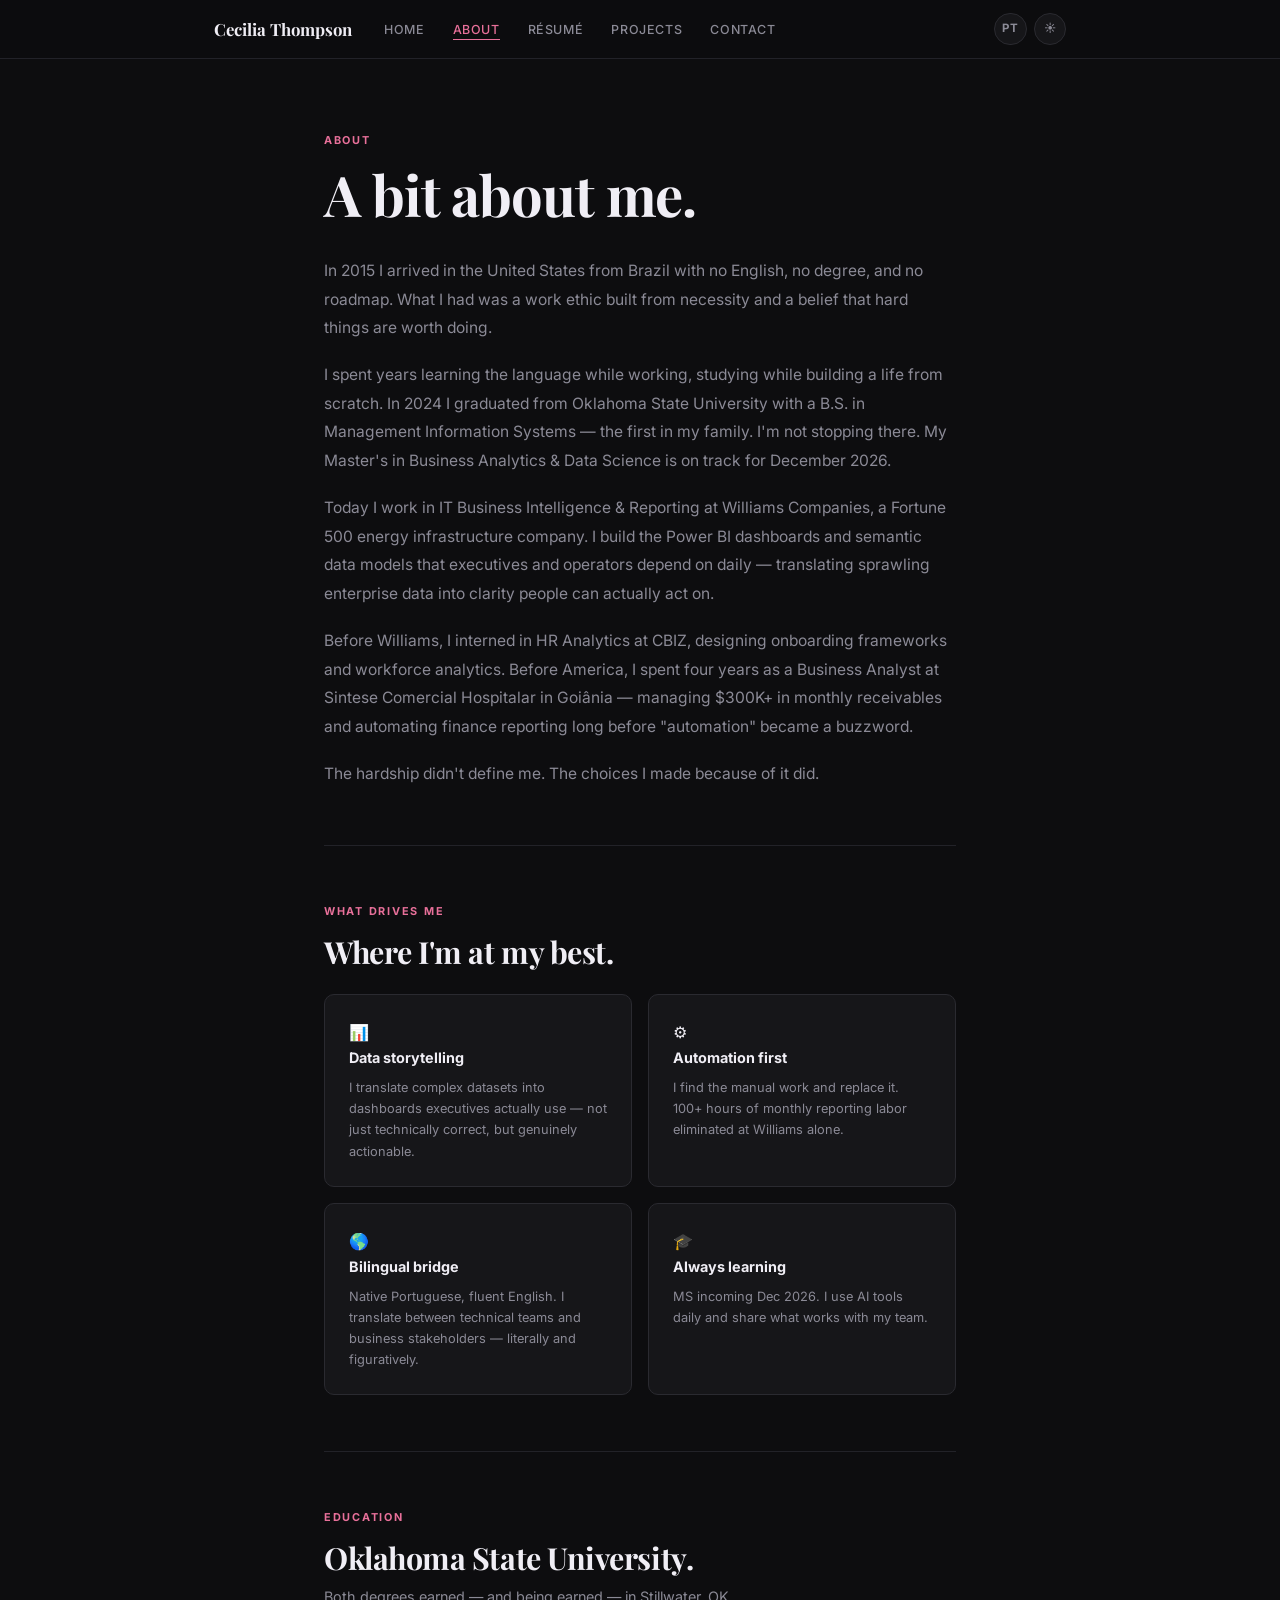
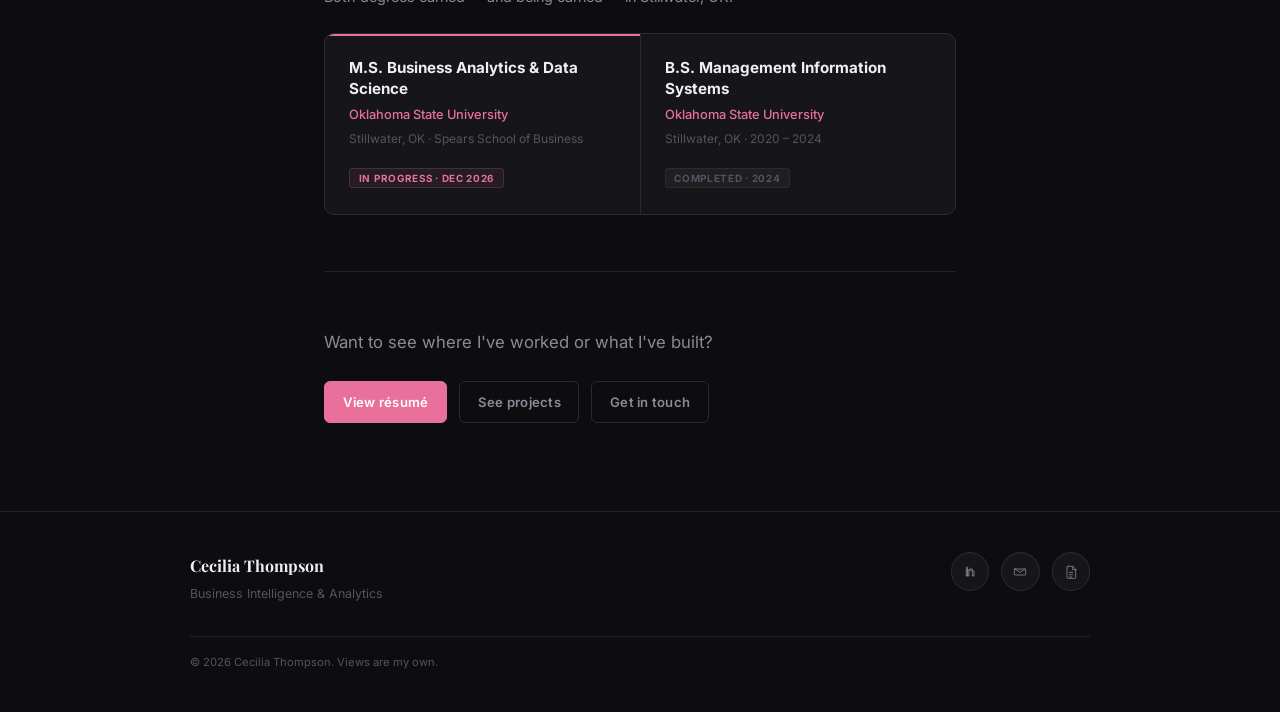
==== about.html @ a761aa94 "Standardize header, footer, language toggle, and theme across all pages Add PT/EN language toggle, S" ====
<!DOCTYPE html>
<html lang="en">
<head>
  <meta charset="UTF-8" />
  <meta name="viewport" content="width=device-width, initial-scale=1.0" />
  <title>About · Cecilia Thompson</title>
  <meta name="description" content="The longer, more personal story — from Brazil to Fortune 500." />
  <link rel="preconnect" href="https://fonts.googleapis.com" />
  <link rel="preconnect" href="https://fonts.gstatic.com" crossorigin />
  <link href="https://fonts.googleapis.com/css2?family=Inter:wght@400;500;600;700&family=Playfair+Display:ital,wght@0,700;1,700&display=swap" rel="stylesheet" />
  <link rel="stylesheet" href="style.css" />
</head>
<body>
<a href="#main" class="skip-link">Skip to content</a>

<nav class="nav" aria-label="Primary navigation">
  <div class="nav__inner">
    <a href="index.html" class="nav__logo">Cecilia Thompson</a>
    <ul class="nav__links" id="nav-links" role="list">
      <li><a href="index.html" class="nav__link" data-i18n="nav.home">Home</a></li>
      <li><a href="about.html" class="nav__link nav__link--active" data-i18n="nav.about">About</a></li>
      <li><a href="resume.html" class="nav__link" data-i18n="nav.resume">Résumé</a></li>
      <li><a href="projects.html" class="nav__link" data-i18n="nav.projects">Projects</a></li>
      <li><a href="contact.html" class="nav__link" data-i18n="nav.contact">Contact</a></li>
    </ul>
    <div class="nav__controls">
      <button class="nav__toggle" id="lang-toggle" aria-label="Switch language">PT</button>
      <button class="nav__toggle nav__toggle--theme" id="theme-toggle" aria-label="Toggle theme">☀</button>
    </div>
    <button class="nav__hamburger" aria-label="Open menu" aria-expanded="false" onclick="toggleNav(this)">
      <span></span><span></span><span></span>
    </button>
  </div>
</nav>

<main id="main">
  <div class="page">

    <span class="eyebrow" data-i18n="about.eyebrow">About</span>
    <h1 data-i18n="about.title">A bit about me.</h1>

    <div class="prose reveal" style="margin-top:2rem">
      <p data-i18n="about.p1">In 2015 I arrived in the United States from <strong>Brazil</strong> with no English, no degree, and no roadmap. What I had was a work ethic built from necessity and a belief that hard things are worth doing.</p>
      <p data-i18n="about.p2">I spent years learning the language while working, studying while building a life from scratch. In 2024 I graduated from <strong>Oklahoma State University</strong> with a B.S. in Management Information Systems — the first in my family. I'm not stopping there. My Master's in Business Analytics & Data Science is on track for <strong>December 2026.</strong></p>
      <p data-i18n="about.p3">Today I work in IT Business Intelligence & Reporting at <strong>Williams Companies</strong>, a Fortune 500 energy infrastructure company. I build the Power BI dashboards and semantic data models that executives and operators depend on daily — translating sprawling enterprise data into clarity people can actually act on.</p>
      <p data-i18n="about.p4">Before Williams, I interned in HR Analytics at CBIZ, designing onboarding frameworks and workforce analytics. Before America, I spent four years as a Business Analyst at Sintese Comercial Hospitalar in Goiânia — managing $300K+ in monthly receivables and automating finance reporting long before "automation" became a buzzword.</p>
      <p data-i18n="about.p5">The hardship didn't define me. <strong>The choices I made because of it did.</strong></p>
    </div>

    <hr/>

    <section class="reveal">
      <span class="eyebrow" data-i18n="about.drives.eyebrow">What drives me</span>
      <h2 data-i18n="about.drives.title">Where I'm at my best.</h2>
      <div class="pillars" style="margin-top:1.5rem">
        <div class="pillar">
          <div class="pillar__icon">📊</div>
          <div class="pillar__title" data-i18n="about.pillar1.title">Data storytelling</div>
          <div class="pillar__body" data-i18n="about.pillar1.body">I translate complex datasets into dashboards executives actually use — not just technically correct, but genuinely actionable.</div>
        </div>
        <div class="pillar">
          <div class="pillar__icon">⚙️</div>
          <div class="pillar__title" data-i18n="about.pillar2.title">Automation first</div>
          <div class="pillar__body" data-i18n="about.pillar2.body">I find the manual work and replace it. 100+ hours of monthly reporting labor eliminated at Williams alone.</div>
        </div>
        <div class="pillar">
          <div class="pillar__icon">🌎</div>
          <div class="pillar__title" data-i18n="about.pillar3.title">Bilingual bridge</div>
          <div class="pillar__body" data-i18n="about.pillar3.body">Native Portuguese, fluent English. I translate between technical teams and business stakeholders — literally and figuratively.</div>
        </div>
        <div class="pillar">
          <div class="pillar__icon">🎓</div>
          <div class="pillar__title" data-i18n="about.pillar4.title">Always learning</div>
          <div class="pillar__body" data-i18n="about.pillar4.body">MS incoming Dec 2026. I use AI tools daily and share what works with my team.</div>
        </div>
      </div>
    </section>

    <hr/>

    <section class="reveal">
      <span class="eyebrow" data-i18n="about.edu.eyebrow">Education</span>
      <h2 data-i18n="about.edu.title">Oklahoma State University.</h2>
      <p class="section__sub" data-i18n="about.edu.sub">Both degrees earned — and being earned — in Stillwater, OK.</p>
      <div class="edu-grid" style="margin-top:1.5rem">
        <div class="edu-card edu-card--active">
          <div class="edu-deg" data-i18n="about.edu.ms.deg">M.S. Business Analytics & Data Science</div>
          <div class="edu-school" data-i18n="about.edu.ms.school">Oklahoma State University</div>
          <div class="edu-meta" data-i18n="about.edu.ms.meta">Stillwater, OK · Spears School of Business</div>
          <span class="edu-status edu-status--active" data-i18n="about.edu.ms.status">In progress · Dec 2026</span>
        </div>
        <div class="edu-card">
          <div class="edu-deg" data-i18n="about.edu.bs.deg">B.S. Management Information Systems</div>
          <div class="edu-school" data-i18n="about.edu.bs.school">Oklahoma State University</div>
          <div class="edu-meta" data-i18n="about.edu.bs.meta">Stillwater, OK · 2020 – 2024</div>
          <span class="edu-status edu-status--done" data-i18n="about.edu.bs.status">Completed · 2024</span>
        </div>
      </div>
    </section>

    <hr/>

    <section class="reveal" style="padding-bottom:1rem">
      <p class="lead" data-i18n="about.cta.lead">Want to see where I've worked or what I've built?</p>
      <div style="display:flex;gap:.75rem;margin-top:1.5rem;flex-wrap:wrap">
        <a href="resume.html" class="btn btn--primary" data-i18n="about.cta.resume">View résumé</a>
        <a href="projects.html" class="btn btn--ghost" data-i18n="about.cta.projects">See projects</a>
        <a href="contact.html" class="btn btn--ghost" data-i18n="about.cta.contact">Get in touch</a>
      </div>
    </section>

  </div>
</main>

<footer class="footer" aria-label="Site footer">
  <div class="footer__inner">
    <div class="footer__left">
      <div class="footer__name" data-i18n="footer.name">Cecilia Thompson</div>
      <div class="footer__tagline" data-i18n="footer.tagline">Business Intelligence & Analytics</div>
    </div>
    <div class="footer__links">
      <a href="https://www.linkedin.com/in/cecilia-t-38b101208/" target="_blank" rel="noopener" class="footer__icon" aria-label="LinkedIn">
        <svg viewBox="0 0 24 24" aria-hidden="true">
          <path d="M6.4 9.1h2.3V18H6.4V9.1Zm1.15-1.95a1.33 1.33 0 1 1 0-2.66 1.33 1.33 0 0 1 0 2.66ZM10.8 9.1h2.2v1.18h.03c.3-.58 1.04-1.18 2.15-1.18 2.3 0 2.74 1.5 2.74 3.46V18h-2.3v-7.15c0-1.7-.03-3.88-2.35-3.88-2.36 0-2.72 1.84-2.72 3.74V18h-2.3V9.1Z"/>
        </svg>
      </a>
      <a href="mailto:estefanea.thompson@gmail.com" class="footer__icon" aria-label="Email">
        <svg viewBox="0 0 24 24" aria-hidden="true">
          <path d="M4.5 7.5h15a1 1 0 0 1 1 1v7a1 1 0 0 1-1 1h-15a1 1 0 0 1-1-1v-7a1 1 0 0 1 1-1Z"/>
          <path d="m4.5 7.5 7.5 5 7.5-5"/>
        </svg>
      </a>
      <a href="resume.html" class="footer__icon" aria-label="Résumé">
        <svg viewBox="0 0 24 24" aria-hidden="true">
          <path d="M7.5 3.5h7l4.5 4.5V20a1.5 1.5 0 0 1-1.5 1.5H7.5A1.5 1.5 0 0 1 6 20V5A1.5 1.5 0 0 1 7.5 3.5Z"/>
          <path d="M14.5 3.5v5h5"/>
          <path d="M9.5 12.5h5M9.5 16h5M9.5 19.5h3.5"/>
        </svg>
      </a>
    </div>
  </div>
  <p class="footer__copy" data-i18n="footer.copy">© 2026 Cecilia Thompson. Views are my own.</p>
</footer>

<script>
function toggleNav(btn){var links=document.getElementById("nav-links");var open=links.classList.toggle("nav__links--open");btn.setAttribute("aria-expanded",String(open));btn.setAttribute("aria-label",open?"Close menu":"Open menu");}
(function(){if("IntersectionObserver" in window){var obs=new IntersectionObserver(function(entries){entries.forEach(function(e){if(e.isIntersecting){e.target.classList.add("reveal--visible");obs.unobserve(e.target);}});},{threshold:0.08,rootMargin:"0px 0px -24px 0px"});document.querySelectorAll(".reveal").forEach(function(el){obs.observe(el);});}else{document.querySelectorAll(".reveal").forEach(function(el){el.classList.add("reveal--visible");});}})();
</script>
<script>
const translations = {
  en: {
    'nav.home': 'Home',
    'nav.about': 'About',
    'nav.resume': 'Résumé',
    'nav.projects': 'Projects',
    'nav.contact': 'Contact',
    'about.eyebrow': 'About',
    'about.title': 'A bit about me.',
    'about.p1': 'In 2015 I arrived in the United States from Brazil with no English, no degree, and no roadmap. What I had was a work ethic built from necessity and a belief that hard things are worth doing.',
    'about.p2': 'I spent years learning the language while working, studying while building a life from scratch. In 2024 I graduated from Oklahoma State University with a B.S. in Management Information Systems — the first in my family. I\'m not stopping there. My Master\'s in Business Analytics & Data Science is on track for December 2026.',
    'about.p3': 'Today I work in IT Business Intelligence & Reporting at Williams Companies, a Fortune 500 energy infrastructure company. I build the Power BI dashboards and semantic data models that executives and operators depend on daily — translating sprawling enterprise data into clarity people can actually act on.',
    'about.p4': 'Before Williams, I interned in HR Analytics at CBIZ, designing onboarding frameworks and workforce analytics. Before America, I spent four years as a Business Analyst at Sintese Comercial Hospitalar in Goiânia — managing $300K+ in monthly receivables and automating finance reporting long before "automation" became a buzzword.',
    'about.p5': 'The hardship didn\'t define me. The choices I made because of it did.',
    'about.drives.eyebrow': 'What drives me',
    'about.drives.title': 'Where I\'m at my best.',
    'about.pillar1.title': 'Data storytelling',
    'about.pillar1.body': 'I translate complex datasets into dashboards executives actually use — not just technically correct, but genuinely actionable.',
    'about.pillar2.title': 'Automation first',
    'about.pillar2.body': 'I find the manual work and replace it. 100+ hours of monthly reporting labor eliminated at Williams alone.',
    'about.pillar3.title': 'Bilingual bridge',
    'about.pillar3.body': 'Native Portuguese, fluent English. I translate between technical teams and business stakeholders — literally and figuratively.',
    'about.pillar4.title': 'Always learning',
    'about.pillar4.body': 'MS incoming Dec 2026. I use AI tools daily and share what works with my team.',
    'about.edu.eyebrow': 'Education',
    'about.edu.title': 'Oklahoma State University.',
    'about.edu.sub': 'Both degrees earned — and being earned — in Stillwater, OK.',
    'about.edu.ms.deg': 'M.S. Business Analytics & Data Science',
    'about.edu.ms.school': 'Oklahoma State University',
    'about.edu.ms.meta': 'Stillwater, OK · Spears School of Business',
    'about.edu.ms.status': 'In progress · Dec 2026',
    'about.edu.bs.deg': 'B.S. Management Information Systems',
    'about.edu.bs.school': 'Oklahoma State University',
    'about.edu.bs.meta': 'Stillwater, OK · 2020 – 2024',
    'about.edu.bs.status': 'Completed · 2024',
    'about.cta.lead': 'Want to see where I\'ve worked or what I\'ve built?',
    'about.cta.resume': 'View résumé',
    'about.cta.projects': 'See projects',
    'about.cta.contact': 'Get in touch',
    'footer.name': 'Cecilia Thompson',
    'footer.tagline': 'Business Intelligence & Analytics',
    'footer.copy': '© 2026 Cecilia Thompson. Views are my own.'
  },
  pt: {
    'nav.home': 'Início',
    'nav.about': 'Sobre',
    'nav.resume': 'Currículo',
    'nav.projects': 'Projetos',
    'nav.contact': 'Contato',
    'about.eyebrow': 'Sobre',
    'about.title': 'Um pouco sobre mim.',
    'about.p1': 'Em 2015, cheguei aos Estados Unidos vinda do Brasil, sem falar inglês, sem diploma e sem roteiro. O que eu tinha era uma ética de trabalho construída pela necessidade e a crença de que coisas difíceis valem a pena.',
    'about.p2': 'Passei anos aprendendo o idioma enquanto trabalhava, estudando enquanto construía uma vida do zero. Em 2024, me formei na Oklahoma State University com bacharelado em Sistemas de Informação Gerencial — a primeira da minha família. E não vou parar por aí. Meu mestrado em Business Analytics & Data Science está previsto para dezembro de 2026.',
    'about.p3': 'Hoje trabalho em Business Intelligence & Reporting de TI na Williams Companies, uma empresa Fortune 500 de infraestrutura energética. Construo os dashboards em Power BI e modelos semânticos de dados que executivos e operadores usam diariamente — traduzindo dados empresariais complexos em clareza que as pessoas podem realmente usar.',
    'about.p4': 'Antes da Williams, fiz estágio em HR Analytics na CBIZ, projetando frameworks de onboarding e analytics de força de trabalho. Antes dos EUA, passei quatro anos como Analista de Negócios na Síntese Comercial Hospitalar em Goiânia — gerenciando mais de R$1,5M em recebíveis mensais e automatizando relatórios financeiros muito antes de "automação" virar tendência.',
    'about.p5': 'As dificuldades não me definiram. As escolhas que fiz por causa delas, sim.',
    'about.drives.eyebrow': 'O que me motiva',
    'about.drives.title': 'Onde sou melhor.',
    'about.pillar1.title': 'Narrativa com dados',
    'about.pillar1.body': 'Traduzo datasets complexos em dashboards que executivos realmente usam — não apenas tecnicamente corretos, mas genuinamente acionáveis.',
    'about.pillar2.title': 'Automação primeiro',
    'about.pillar2.body': 'Encontro o trabalho manual e o substituo. Mais de 100 horas de trabalho mensal de relatórios eliminadas só na Williams.',
    'about.pillar3.title': 'Ponte bilíngue',
    'about.pillar3.body': 'Português nativo, inglês fluente. Traduzo entre equipes técnicas e stakeholders de negócio — literal e figurativamente.',
    'about.pillar4.title': 'Sempre aprendendo',
    'about.pillar4.body': 'Mestrado previsto para dez/2026. Uso ferramentas de IA diariamente e compartilho o que funciona com minha equipe.',
    'about.edu.eyebrow': 'Educação',
    'about.edu.title': 'Oklahoma State University.',
    'about.edu.sub': 'Ambos os diplomas conquistados — e sendo conquistados — em Stillwater, OK.',
    'about.edu.ms.deg': 'M.S. Business Analytics & Data Science',
    'about.edu.ms.school': 'Oklahoma State University',
    'about.edu.ms.meta': 'Stillwater, OK · Spears School of Business',
    'about.edu.ms.status': 'Em andamento · Dez 2026',
    'about.edu.bs.deg': 'B.S. Management Information Systems',
    'about.edu.bs.school': 'Oklahoma State University',
    'about.edu.bs.meta': 'Stillwater, OK · 2020 – 2024',
    'about.edu.bs.status': 'Concluído · 2024',
    'about.cta.lead': 'Quer ver onde trabalhei ou o que construí?',
    'about.cta.resume': 'Ver currículo',
    'about.cta.projects': 'Ver projetos',
    'about.cta.contact': 'Entre em contato',
    'footer.name': 'Cecilia Thompson',
    'footer.tagline': 'Business Intelligence & Analytics',
    'footer.copy': '© 2026 Cecilia Thompson. Todos os direitos reservados.'
  }
};

const savedLang = localStorage.getItem('site-lang') || 'en';
const savedTheme = localStorage.getItem('site-theme') || 'dark';

function applyTranslation(lang) {
  document.documentElement.lang = lang;
  document.querySelectorAll('[data-i18n]').forEach(el => {
    const key = el.getAttribute('data-i18n');
    if (translations[lang] && translations[lang][key]) {
      el.textContent = translations[lang][key];
    }
  });
  const langToggle = document.getElementById('lang-toggle');
  if (langToggle) langToggle.textContent = lang === 'en' ? 'PT' : 'EN';
}

function applyTheme(theme) {
  document.body.setAttribute('data-theme', theme);
  const themeToggle = document.getElementById('theme-toggle');
  if (themeToggle) themeToggle.textContent = theme === 'dark' ? '☀' : '☾';
}

function toggleLanguage() {
  const current = document.documentElement.lang === 'pt' ? 'pt' : 'en';
  const next = current === 'en' ? 'pt' : 'en';
  localStorage.setItem('site-lang', next);
  applyTranslation(next);
}

function toggleTheme() {
  const current = document.body.getAttribute('data-theme') === 'light' ? 'light' : 'dark';
  const next = current === 'dark' ? 'light' : 'dark';
  localStorage.setItem('site-theme', next);
  applyTheme(next);
}

document.addEventListener('DOMContentLoaded', function () {
  applyTranslation(savedLang);
  applyTheme(savedTheme);
  document.getElementById('lang-toggle')?.addEventListener('click', toggleLanguage);
  document.getElementById('theme-toggle')?.addEventListener('click', toggleTheme);
});
</script>
</body>
</html>
---- style.css ----
/* ============================================================
   CECILIA THOMPSON — Design System
   Dark professional · Rose pink accent · Kaleb-inspired layout
   ============================================================ */

/* ── TOKENS ── */
:root {
  --bg:           #0D0D0F;
  --bg2:          #161619;
  --bg3:          #1E1E23;
  --border:       #2A2A30;
  --border-soft:  #222228;
  --text:         #F0EEF5;
  --text-muted:   #8B8A96;
  --text-faint:   #55545E;
  --accent:       #E8709A;
  --accent-dark:  #C4547A;
  --accent-glow:  rgba(232,112,154,0.12);
  --accent-faint: rgba(232,112,154,0.06);
  --display:      'Playfair Display', Georgia, serif;
  --body:         'Inter', system-ui, -apple-system, sans-serif;
  --mono:         'JetBrains Mono', 'Fira Code', 'Courier New', monospace;
  --content-w:    680px;
  --wide-w:       900px;
  --ease:         0.15s ease;
  --ease-slow:    0.35s ease;
}

/* ── RESET ── */
*, *::before, *::after { box-sizing: border-box; margin: 0; padding: 0; }
html { scroll-behavior: smooth; font-size: 16px; }
body {
  font-family: var(--body);
  background: var(--bg);
  color: var(--text);
  line-height: 1.7;
  -webkit-font-smoothing: antialiased;
  -moz-osx-font-smoothing: grayscale;
  min-height: 100vh;
  display: flex;
  flex-direction: column;
  transition: background var(--ease-slow), color var(--ease-slow);
}
body[data-theme="light"] {
  --bg: #F5F3EC;
  --bg2: #FBF8F1;
  --bg3: #F0EBDD;
  --border: #DDD4B7;
  --border-soft: #E8E0C8;
  --text: #181714;
  --text-muted: #5D5547;
  --text-faint: #8A7F65;
  --accent: #C4577A;
  --accent-dark: #A84165;
  --accent-glow: rgba(196,87,122,0.12);
  --accent-faint: rgba(196,87,122,0.08);
}
a { color: inherit; text-decoration: none; }
ul, ol { list-style: none; }
img, svg { display: block; max-width: 100%; }
button { cursor: pointer; border: none; background: none; font: inherit; color: inherit; }
input, textarea {
  font: inherit;
  color: var(--text);
  background: var(--bg3);
  border: 1px solid var(--border);
  border-radius: 6px;
  padding: 0.7rem 1rem;
  width: 100%;
  transition: border-color var(--ease);
}
input:focus, textarea:focus {
  outline: none;
  border-color: var(--accent);
}
input::placeholder, textarea::placeholder { color: var(--text-faint); }

/* ── ACCESSIBILITY ── */
.skip-link {
  position: absolute;
  top: -100%;
  left: 1rem;
  background: var(--accent);
  color: #fff;
  padding: 0.5rem 1rem;
  border-radius: 4px;
  font-size: 0.8rem;
  font-weight: 600;
  z-index: 999;
  transition: top var(--ease);
}
.skip-link:focus { top: 1rem; }
:focus-visible {
  outline: 2px solid var(--accent);
  outline-offset: 3px;
  border-radius: 3px;
}
@media (prefers-reduced-motion: reduce) {
  *, *::before, *::after {
    animation-duration: 0.01ms !important;
    transition-duration: 0.01ms !important;
  }
}

/* ── LAYOUT ── */
.container {
  width: 100%;
  max-width: var(--content-w);
  margin-inline: auto;
  padding-inline: 1.5rem;
}
.container--wide {
  max-width: var(--wide-w);
}
main { flex: 1; }

/* ── NAV ── */
.nav {
  position: sticky;
  top: 0;
  z-index: 100;
  background: rgba(13, 13, 15, 0.85);
  backdrop-filter: blur(16px);
  -webkit-backdrop-filter: blur(16px);
  border-bottom: 1px solid var(--border-soft);
}
.nav__inner {
  max-width: var(--wide-w);
  margin-inline: auto;
  padding-inline: 1.5rem;
  height: 58px;
  display: flex;
  align-items: center;
  justify-content: space-between;
  gap: 2rem;
}
.nav__logo {
  font-family: var(--display);
  font-size: 1.05rem;
  font-weight: 700;
  color: var(--text);
  white-space: nowrap;
  flex-shrink: 0;
}
.nav__logo span { color: var(--accent); }
.nav__links {
  display: flex;
  align-items: center;
  gap: 1.75rem;
}
.nav__controls {
  display: flex;
  align-items: center;
  gap: 0.45rem;
  margin-left: auto;
}
.nav__toggle {
  display: inline-flex;
  align-items: center;
  justify-content: center;
  min-width: 2rem;
  height: 2rem;
  padding: 0 0.45rem;
  border-radius: 999px;
  background: var(--bg2);
  border: 1px solid var(--border);
  color: var(--text-muted);
  font-size: 0.72rem;
  font-weight: 700;
  letter-spacing: 0.06em;
  transition: background var(--ease), color var(--ease), border-color var(--ease);
}
.nav__toggle:hover {
  background: var(--bg3);
  color: var(--text);
  border-color: var(--text-faint);
}
.nav__link {
  font-size: 0.78rem;
  font-weight: 500;
  color: var(--text-muted);
  letter-spacing: 0.05em;
  text-transform: uppercase;
  transition: color var(--ease);
  position: relative;
  padding-bottom: 2px;
}
.nav__link::after {
  content: '';
  position: absolute;
  bottom: -1px;
  left: 0;
  width: 0;
  height: 1px;
  background: var(--accent);
  transition: width var(--ease);
}
.nav__link:hover { color: var(--text); }
.nav__link:hover::after { width: 100%; }
.nav__link--active { color: var(--accent) !important; }
.nav__link--active::after { width: 100%; }

/* Hamburger */
.nav__hamburger {
  display: none;
  flex-direction: column;
  gap: 5px;
  padding: 4px;
  flex-shrink: 0;
}
.nav__hamburger span {
  display: block;
  width: 20px;
  height: 1.5px;
  background: var(--text-muted);
  border-radius: 2px;
  transition: transform var(--ease), opacity var(--ease), background var(--ease);
}
.nav__hamburger:hover span { background: var(--text); }

@media (max-width: 600px) {
  .nav__links {
    display: none;
    position: absolute;
    top: 58px;
    left: 0;
    right: 0;
    background: var(--bg2);
    border-bottom: 1px solid var(--border);
    padding: 1.5rem;
    flex-direction: column;
    align-items: flex-start;
    gap: 1.25rem;
  }
  .nav__links--open { display: flex; }
  .nav__hamburger { display: flex; }
  .nav__link { font-size: 0.9rem; }
}

/* ── PAGE WRAPPER ── */
.page {
  padding: 4.5rem 1.5rem;
  max-width: var(--content-w);
  margin-inline: auto;
}
.page--wide {
  max-width: var(--wide-w);
}

/* ── TYPOGRAPHY ── */
.eyebrow {
  display: block;
  font-size: 0.68rem;
  font-weight: 700;
  letter-spacing: 0.16em;
  text-transform: uppercase;
  color: var(--accent);
  margin-bottom: 0.85rem;
}
h1 {
  font-family: var(--display);
  font-size: clamp(2.2rem, 5.5vw, 3.5rem);
  font-weight: 700;
  line-height: 1.1;
  letter-spacing: -0.02em;
  color: var(--text);
}
h1 em {
  font-style: italic;
  color: var(--accent);
}
h2 {
  font-family: var(--display);
  font-size: clamp(1.5rem, 3vw, 1.9rem);
  font-weight: 700;
  line-height: 1.2;
  letter-spacing: -0.015em;
  color: var(--text);
}
h3 {
  font-size: 1rem;
  font-weight: 700;
  color: var(--text);
  line-height: 1.4;
}
.lead {
  font-size: 1.05rem;
  color: var(--text-muted);
  line-height: 1.75;
  max-width: 560px;
}
.prose {
  font-size: 0.975rem;
  color: var(--text-muted);
  line-height: 1.85;
}
.prose p + p { margin-top: 1.1rem; }
.prose strong { color: var(--text); font-weight: 600; }
.prose a { color: var(--accent); transition: opacity var(--ease); }
.prose a:hover { opacity: 0.8; }

/* ── DIVIDER ── */
hr {
  border: none;
  border-top: 1px solid var(--border-soft);
  margin: 3.5rem 0;
}

/* ── BUTTONS ── */
.btn {
  display: inline-flex;
  align-items: center;
  gap: 0.4rem;
  font-size: 0.82rem;
  font-weight: 600;
  padding: 0.55rem 1.1rem;
  border-radius: 6px;
  border: 1px solid transparent;
  transition: all var(--ease);
  letter-spacing: 0.02em;
  white-space: nowrap;
}
.btn--primary {
  background: var(--accent);
  color: #fff;
  border-color: var(--accent);
}
.btn--primary:hover {
  background: var(--accent-dark);
  border-color: var(--accent-dark);
  transform: translateY(-1px);
}
.btn--ghost {
  background: transparent;
  color: var(--text-muted);
  border-color: var(--border);
}
.btn--ghost:hover {
  color: var(--text);
  border-color: var(--text-faint);
}

/* ── TAGS ── */
.tag {
  display: inline-block;
  font-size: 0.68rem;
  font-weight: 600;
  padding: 0.2rem 0.6rem;
  border-radius: 4px;
  background: var(--accent-faint);
  color: var(--accent);
  border: 1px solid rgba(232,112,154,0.2);
  letter-spacing: 0.02em;
}
.tag--neutral {
  background: var(--bg3);
  color: var(--text-muted);
  border-color: var(--border);
}

/* ── STATS STRIP ── */
.stats {
  display: grid;
  grid-template-columns: repeat(4, 1fr);
  border: 1px solid var(--border);
  border-radius: 10px;
  overflow: hidden;
  background: var(--bg2);
}
.stat {
  padding: 1.5rem 1.25rem;
  border-right: 1px solid var(--border);
}
.stat:last-child { border-right: none; }
.stat__n {
  font-family: var(--display);
  font-size: 1.75rem;
  font-weight: 700;
  color: var(--accent);
  line-height: 1;
  margin-bottom: 0.35rem;
}
.stat__l {
  font-size: 0.68rem;
  color: var(--text-faint);
  text-transform: uppercase;
  letter-spacing: 0.1em;
  font-weight: 500;
}
@media (max-width: 500px) {
  .stats { grid-template-columns: 1fr 1fr; }
  .stat:nth-child(2) { border-right: none; }
  .stat:nth-child(3) { border-top: 1px solid var(--border); }
  .stat:nth-child(4) { border-top: 1px solid var(--border); border-right: none; }
}

/* ── PILLAR GRID ── */
.pillars {
  display: grid;
  grid-template-columns: 1fr 1fr;
  gap: 1rem;
  background: transparent;
  border: none;
  border-radius: 0;
  overflow: visible;
}
.pillar {
  background: var(--bg2);
  border: 1px solid var(--border);
  border-radius: 10px;
  padding: 1.5rem;
  transition: background var(--ease), border-color var(--ease);
}
.pillar:hover {
  background: var(--bg3);
  border-color: var(--text-faint);
}
.pillar__title {
  font-size: 0.9rem;
  font-weight: 700;
  color: var(--text);
  margin-bottom: 0.4rem;
}
.pillar__body {
  font-size: 0.8rem;
  color: var(--text-muted);
  line-height: 1.65;
}
@media (max-width: 480px) { .pillars { grid-template-columns: 1fr; } }

/* ── PROJECT CARDS ── */
.proj-list {
  display: flex;
  flex-direction: column;
  gap: 1rem;
}
.proj-item {
  display: grid;
  grid-template-columns: 72px 1fr;
  gap: 1.5rem;
  padding: 1.5rem;
  background: var(--bg2);
  border: 1px solid var(--border);
  border-radius: 10px;
  transition: background var(--ease), border-color var(--ease), transform var(--ease);
  text-decoration: none;
  color: inherit;
}
.proj-item:hover {
  background: var(--bg3);
  border-color: var(--text-faint);
  transform: translateY(-1px);
}
.proj-item--link { cursor: pointer; }
.proj-item--link:hover .proj-title { color: var(--accent); }
.proj-meta { padding-top: 3px; }
.proj-year {
  font-family: var(--mono);
  font-size: 0.68rem;
  color: var(--text-faint);
  margin-bottom: 0.35rem;
}
.proj-cat {
  font-size: 0.62rem;
  font-weight: 700;
  text-transform: uppercase;
  letter-spacing: 0.1em;
  color: var(--accent);
}
.proj-title {
  font-size: 0.975rem;
  font-weight: 700;
  color: var(--text);
  margin-bottom: 0.2rem;
  line-height: 1.35;
  transition: color var(--ease);
}
.proj-kicker {
  font-size: 0.78rem;
  color: var(--accent);
  font-weight: 500;
  margin-bottom: 0.6rem;
}
.proj-desc {
  font-size: 0.85rem;
  color: var(--text-muted);
  line-height: 1.7;
  margin-bottom: 0.75rem;
}
.proj-tags { display: flex; flex-wrap: wrap; gap: 0.35rem; }
@media (max-width: 480px) {
  .proj-item { grid-template-columns: 1fr; gap: 0.3rem; }
  .proj-meta { display: flex; gap: 0.75rem; align-items: center; padding-top: 0; }
}

/* ── TIMELINE (résumé) ── */
.tl { display: flex; flex-direction: column; }
.tl-row {
  display: grid;
  grid-template-columns: 96px 1fr;
  gap: 2rem;
  padding: 2.25rem 0;
  border-bottom: 1px solid var(--border-soft);
}
.tl-row:first-child { padding-top: 0; }
.tl-row:last-child { border-bottom: none; }
.tl-date {
  font-family: var(--mono);
  font-size: 0.68rem;
  color: var(--text-faint);
  padding-top: 3px;
  line-height: 1.5;
}
.tl-badge {
  display: inline-block;
  font-size: 0.6rem;
  font-weight: 700;
  text-transform: uppercase;
  letter-spacing: 0.08em;
  color: var(--accent);
  background: var(--accent-faint);
  border: 1px solid rgba(232,112,154,0.18);
  padding: 0.15rem 0.5rem;
  border-radius: 3px;
  margin-bottom: 0.6rem;
}
.tl-role {
  font-size: 1rem;
  font-weight: 700;
  color: var(--text);
  margin-bottom: 0.15rem;
}
.tl-co {
  font-size: 0.82rem;
  color: var(--accent);
  font-weight: 500;
  margin-bottom: 0.1rem;
}
.tl-loc {
  font-size: 0.75rem;
  color: var(--text-faint);
  margin-bottom: 0.9rem;
}
.tl-bullets { display: flex; flex-direction: column; gap: 0.4rem; }
.tl-bullets li {
  font-size: 0.85rem;
  color: var(--text-muted);
  padding-left: 1rem;
  position: relative;
  line-height: 1.65;
}
.tl-bullets li::before {
  content: '—';
  position: absolute;
  left: 0;
  color: var(--text-faint);
  font-size: 0.75rem;
}
.tl-tags { display: flex; flex-wrap: wrap; gap: 0.35rem; margin-top: 0.85rem; }
@media (max-width: 500px) {
  .tl-row { grid-template-columns: 1fr; gap: 0.4rem; }
}

/* ── SKILLS ── */
.skill-group { margin-bottom: 1.75rem; }
.skill-group:last-child { margin-bottom: 0; }
.skill-group__title {
  font-size: 0.68rem;
  font-weight: 700;
  text-transform: uppercase;
  letter-spacing: 0.12em;
  color: var(--text-faint);
  margin-bottom: 0.65rem;
}
.skill-group__tags { display: flex; flex-wrap: wrap; gap: 0.4rem; }

/* ── EDU CARDS ── */
.edu-grid {
  display: grid;
  grid-template-columns: 1fr 1fr;
  gap: 1px;
  background: var(--border);
  border: 1px solid var(--border);
  border-radius: 10px;
  overflow: hidden;
}
.edu-card {
  background: var(--bg2);
  padding: 1.5rem;
  position: relative;
}
.edu-card--active::before {
  content: '';
  position: absolute;
  top: 0; left: 0; right: 0;
  height: 2px;
  background: var(--accent);
}
.edu-deg {
  font-size: 0.95rem;
  font-weight: 700;
  color: var(--text);
  line-height: 1.35;
  margin-bottom: 0.3rem;
}
.edu-school {
  font-size: 0.8rem;
  color: var(--accent);
  font-weight: 500;
  margin-bottom: 0.2rem;
}
.edu-meta {
  font-size: 0.75rem;
  color: var(--text-faint);
  margin-bottom: 0.85rem;
}
.edu-status {
  font-size: 0.62rem;
  font-weight: 700;
  text-transform: uppercase;
  letter-spacing: 0.07em;
  padding: 0.2rem 0.55rem;
  border-radius: 3px;
}
.edu-status--active {
  background: var(--accent-faint);
  color: var(--accent);
  border: 1px solid rgba(232,112,154,0.2);
}
.edu-status--done {
  background: var(--bg3);
  color: var(--text-faint);
  border: 1px solid var(--border);
}
@media (max-width: 480px) { .edu-grid { grid-template-columns: 1fr; } }

/* ── CONTACT LINKS ── */
.contact-links { display: flex; flex-direction: column; gap: 0; border: 1px solid var(--border); border-radius: 10px; overflow: hidden; }
.contact-link {
  display: flex;
  align-items: center;
  gap: 1rem;
  padding: 1.1rem 1.25rem;
  background: var(--bg2);
  border-bottom: 1px solid var(--border-soft);
  transition: background var(--ease), color var(--ease);
  color: inherit;
}
.contact-link:last-child { border-bottom: none; }
.contact-link:hover { background: var(--bg3); }
.contact-link:hover .cl-value { color: var(--accent); }
.cl-icon { font-size: 1rem; width: 20px; text-align: center; flex-shrink: 0; }
.cl-label {
  font-size: 0.62rem;
  font-weight: 700;
  text-transform: uppercase;
  letter-spacing: 0.1em;
  color: var(--text-faint);
  margin-bottom: 0.1rem;
}
.cl-value {
  font-size: 0.88rem;
  color: var(--text-muted);
  transition: color var(--ease);
}

/* ── FOOTER ── */
.footer {
  border-top: 1px solid var(--border-soft);
  padding: 2.5rem 1.5rem;
  margin-top: auto;
}
.footer__inner {
  max-width: var(--wide-w);
  margin-inline: auto;
  display: flex;
  align-items: flex-start;
  justify-content: space-between;
  flex-wrap: wrap;
  gap: 1.5rem;
}
.footer__left { }
.footer__name {
  font-family: var(--display);
  font-size: 1rem;
  font-weight: 700;
  color: var(--text);
  margin-bottom: 0.2rem;
}
.footer__tagline {
  font-size: 0.78rem;
  color: var(--text-faint);
}
.footer__links {
  display: flex;
  align-items: center;
  gap: 0.75rem;
  flex-wrap: wrap;
}
.footer__icon {
  display: inline-flex;
  align-items: center;
  justify-content: center;
  width: 2.4rem;
  height: 2.4rem;
  border-radius: 999px;
  background: var(--bg2);
  border: 1px solid var(--border);
  color: var(--text-muted);
  transition: background var(--ease), border-color var(--ease), color var(--ease), transform var(--ease), box-shadow var(--ease);
  box-shadow: inset 0 1px 0 rgba(255, 255, 255, 0.04);
}
.footer__icon svg {
  width: 1rem;
  height: 1rem;
  display: block;
  fill: none;
  stroke: currentColor;
  stroke-width: 1.2;
  stroke-linecap: round;
  stroke-linejoin: round;
}
.footer__icon:hover {
  background: var(--accent-faint);
  border-color: var(--accent);
  color: var(--accent);
  transform: translateY(-1px);
  box-shadow: 0 6px 16px rgba(232, 112, 154, 0.12);
}
.footer__copy {
  font-size: 0.7rem;
  color: var(--text-faint);
  margin-top: 2rem;
  padding-top: 1rem;
  border-top: 1px solid var(--border-soft);
  max-width: var(--wide-w);
  margin-inline: auto;
}

/* ── HERO (home) ── */
.hero { padding: 5rem 0 2rem; }
.hero__eyebrow {
  display: flex;
  align-items: center;
  gap: 0.6rem;
  font-size: 0.7rem;
  font-weight: 700;
  letter-spacing: 0.14em;
  text-transform: uppercase;
  color: var(--accent);
  margin-bottom: 1.35rem;
}
.hero__eyebrow::before {
  content: '';
  display: block;
  width: 20px;
  height: 1px;
  background: var(--accent);
  flex-shrink: 0;
}
.hero h1 { margin-bottom: 1.25rem; }
.hero__lead { margin-bottom: 2rem; }
.hero__actions { display: flex; gap: 0.75rem; flex-wrap: wrap; }

/* ── SECTION SPACING ── */
.section { margin-top: 3.5rem; }
.section__hd { margin-bottom: 2rem; }
.section__hd h2 { margin-top: 0.5rem; }
.section__sub {
  font-size: 0.9rem;
  color: var(--text-muted);
  margin-top: 0.5rem;
  max-width: 520px;
}

/* ── REVEAL ANIMATION ── */
.reveal {
  opacity: 0;
  transform: translateY(14px);
  transition: opacity 0.5s ease, transform 0.5s ease;
}
.reveal--visible {
  opacity: 1;
  transform: none;
}

/* ── SECTION DIVIDER WITH LABEL ── */
.section-label {
  display: flex;
  align-items: center;
  gap: 1rem;
  margin: 3.5rem 0 2rem;
}
.section-label::before,
.section-label::after {
  content: '';
  flex: 1;
  height: 1px;
  background: var(--border-soft);
}
.section-label span {
  font-size: 0.65rem;
  font-weight: 700;
  letter-spacing: 0.14em;
  text-transform: uppercase;
  color: var(--text-faint);
  white-space: nowrap;
}
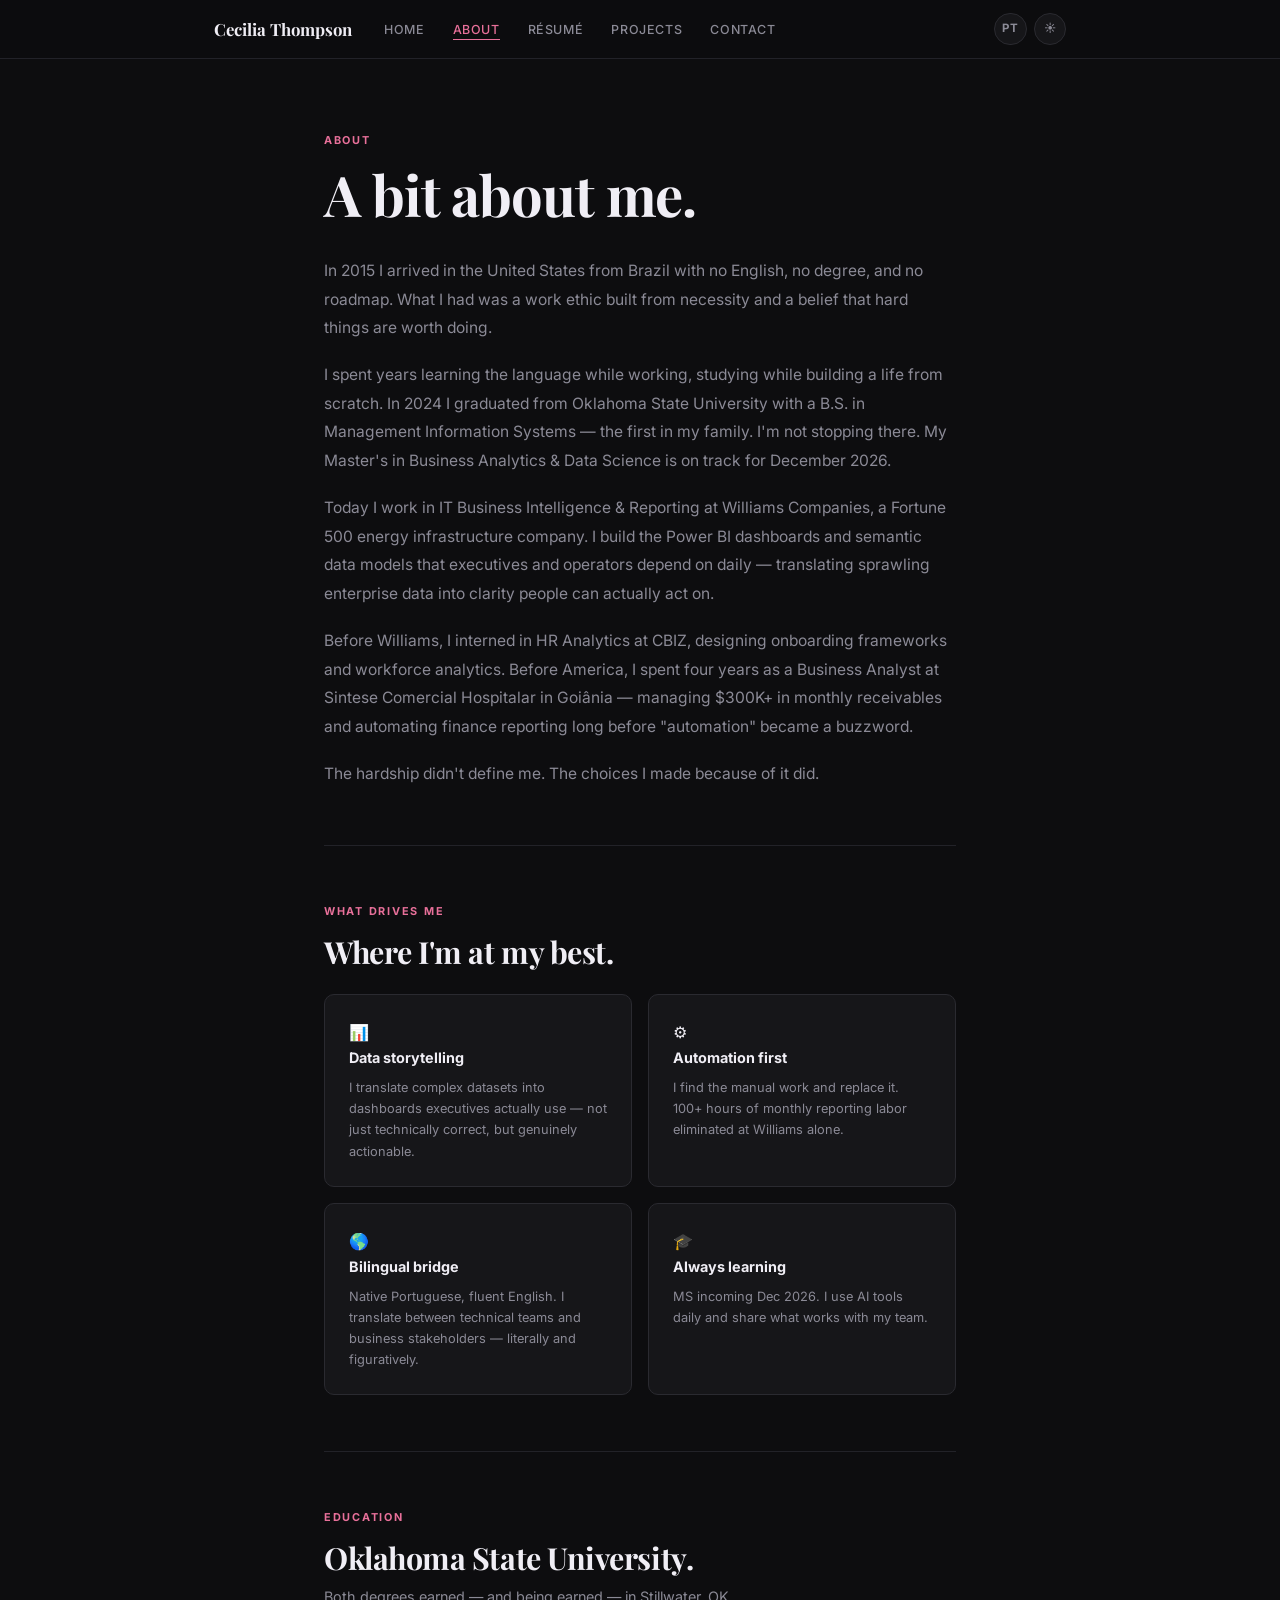
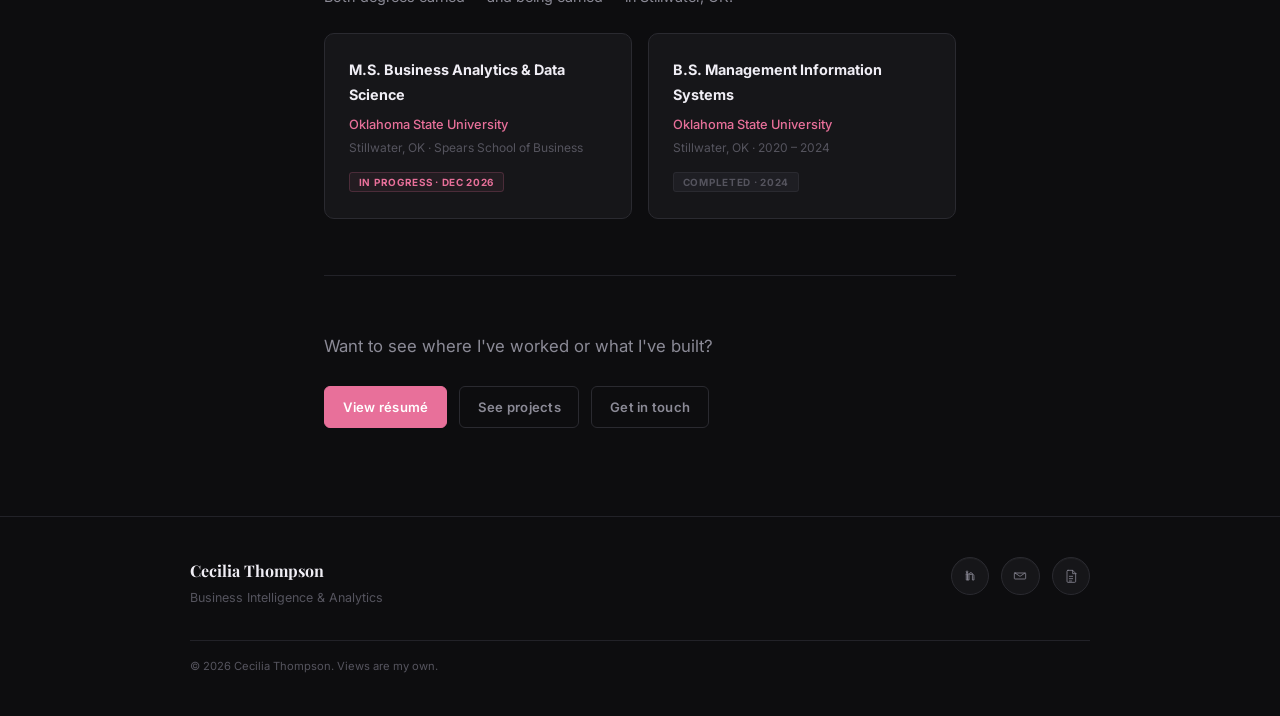
==== commit 0082db70: "Fix light mode nav background, education card layout, and footer email link - Nav now uses a light b" ====
--- a/about.html
+++ b/about.html
@@ -82,17 +82,17 @@
       <span class="eyebrow" data-i18n="about.edu.eyebrow">Education</span>
       <h2 data-i18n="about.edu.title">Oklahoma State University.</h2>
       <p class="section__sub" data-i18n="about.edu.sub">Both degrees earned — and being earned — in Stillwater, OK.</p>
-      <div class="edu-grid" style="margin-top:1.5rem">
-        <div class="edu-card edu-card--active">
-          <div class="edu-deg" data-i18n="about.edu.ms.deg">M.S. Business Analytics & Data Science</div>
-          <div class="edu-school" data-i18n="about.edu.ms.school">Oklahoma State University</div>
-          <div class="edu-meta" data-i18n="about.edu.ms.meta">Stillwater, OK · Spears School of Business</div>
+      <div class="pillars" style="margin-top:1.5rem">
+        <div class="pillar">
+          <div class="pillar__title" data-i18n="about.edu.ms.deg">M.S. Business Analytics & Data Science</div>
+          <div class="pillar__body" style="color:var(--accent);font-weight:500;margin-bottom:0.2rem" data-i18n="about.edu.ms.school">Oklahoma State University</div>
+          <div class="pillar__body" style="color:var(--text-faint);font-size:0.75rem;margin-bottom:0.6rem" data-i18n="about.edu.ms.meta">Stillwater, OK · Spears School of Business</div>
           <span class="edu-status edu-status--active" data-i18n="about.edu.ms.status">In progress · Dec 2026</span>
         </div>
-        <div class="edu-card">
-          <div class="edu-deg" data-i18n="about.edu.bs.deg">B.S. Management Information Systems</div>
-          <div class="edu-school" data-i18n="about.edu.bs.school">Oklahoma State University</div>
-          <div class="edu-meta" data-i18n="about.edu.bs.meta">Stillwater, OK · 2020 – 2024</div>
+        <div class="pillar">
+          <div class="pillar__title" data-i18n="about.edu.bs.deg">B.S. Management Information Systems</div>
+          <div class="pillar__body" style="color:var(--accent);font-weight:500;margin-bottom:0.2rem" data-i18n="about.edu.bs.school">Oklahoma State University</div>
+          <div class="pillar__body" style="color:var(--text-faint);font-size:0.75rem;margin-bottom:0.6rem" data-i18n="about.edu.bs.meta">Stillwater, OK · 2020 – 2024</div>
           <span class="edu-status edu-status--done" data-i18n="about.edu.bs.status">Completed · 2024</span>
         </div>
       </div>
@@ -124,7 +124,7 @@
           <path d="M6.4 9.1h2.3V18H6.4V9.1Zm1.15-1.95a1.33 1.33 0 1 1 0-2.66 1.33 1.33 0 0 1 0 2.66ZM10.8 9.1h2.2v1.18h.03c.3-.58 1.04-1.18 2.15-1.18 2.3 0 2.74 1.5 2.74 3.46V18h-2.3v-7.15c0-1.7-.03-3.88-2.35-3.88-2.36 0-2.72 1.84-2.72 3.74V18h-2.3V9.1Z"/>
         </svg>
       </a>
-      <a href="mailto:estefanea.thompson@gmail.com" class="footer__icon" aria-label="Email">
+      <a href="contact.html" class="footer__icon" aria-label="Contact">
         <svg viewBox="0 0 24 24" aria-hidden="true">
           <path d="M4.5 7.5h15a1 1 0 0 1 1 1v7a1 1 0 0 1-1 1h-15a1 1 0 0 1-1-1v-7a1 1 0 0 1 1-1Z"/>
           <path d="m4.5 7.5 7.5 5 7.5-5"/>
--- a/style.css
+++ b/style.css
@@ -123,6 +123,10 @@
   backdrop-filter: blur(16px);
   -webkit-backdrop-filter: blur(16px);
   border-bottom: 1px solid var(--border-soft);
+  transition: background var(--ease-slow);
+}
+body[data-theme="light"] .nav {
+  background: rgba(245, 243, 236, 0.85);
 }
 .nav__inner {
   max-width: var(--wide-w);
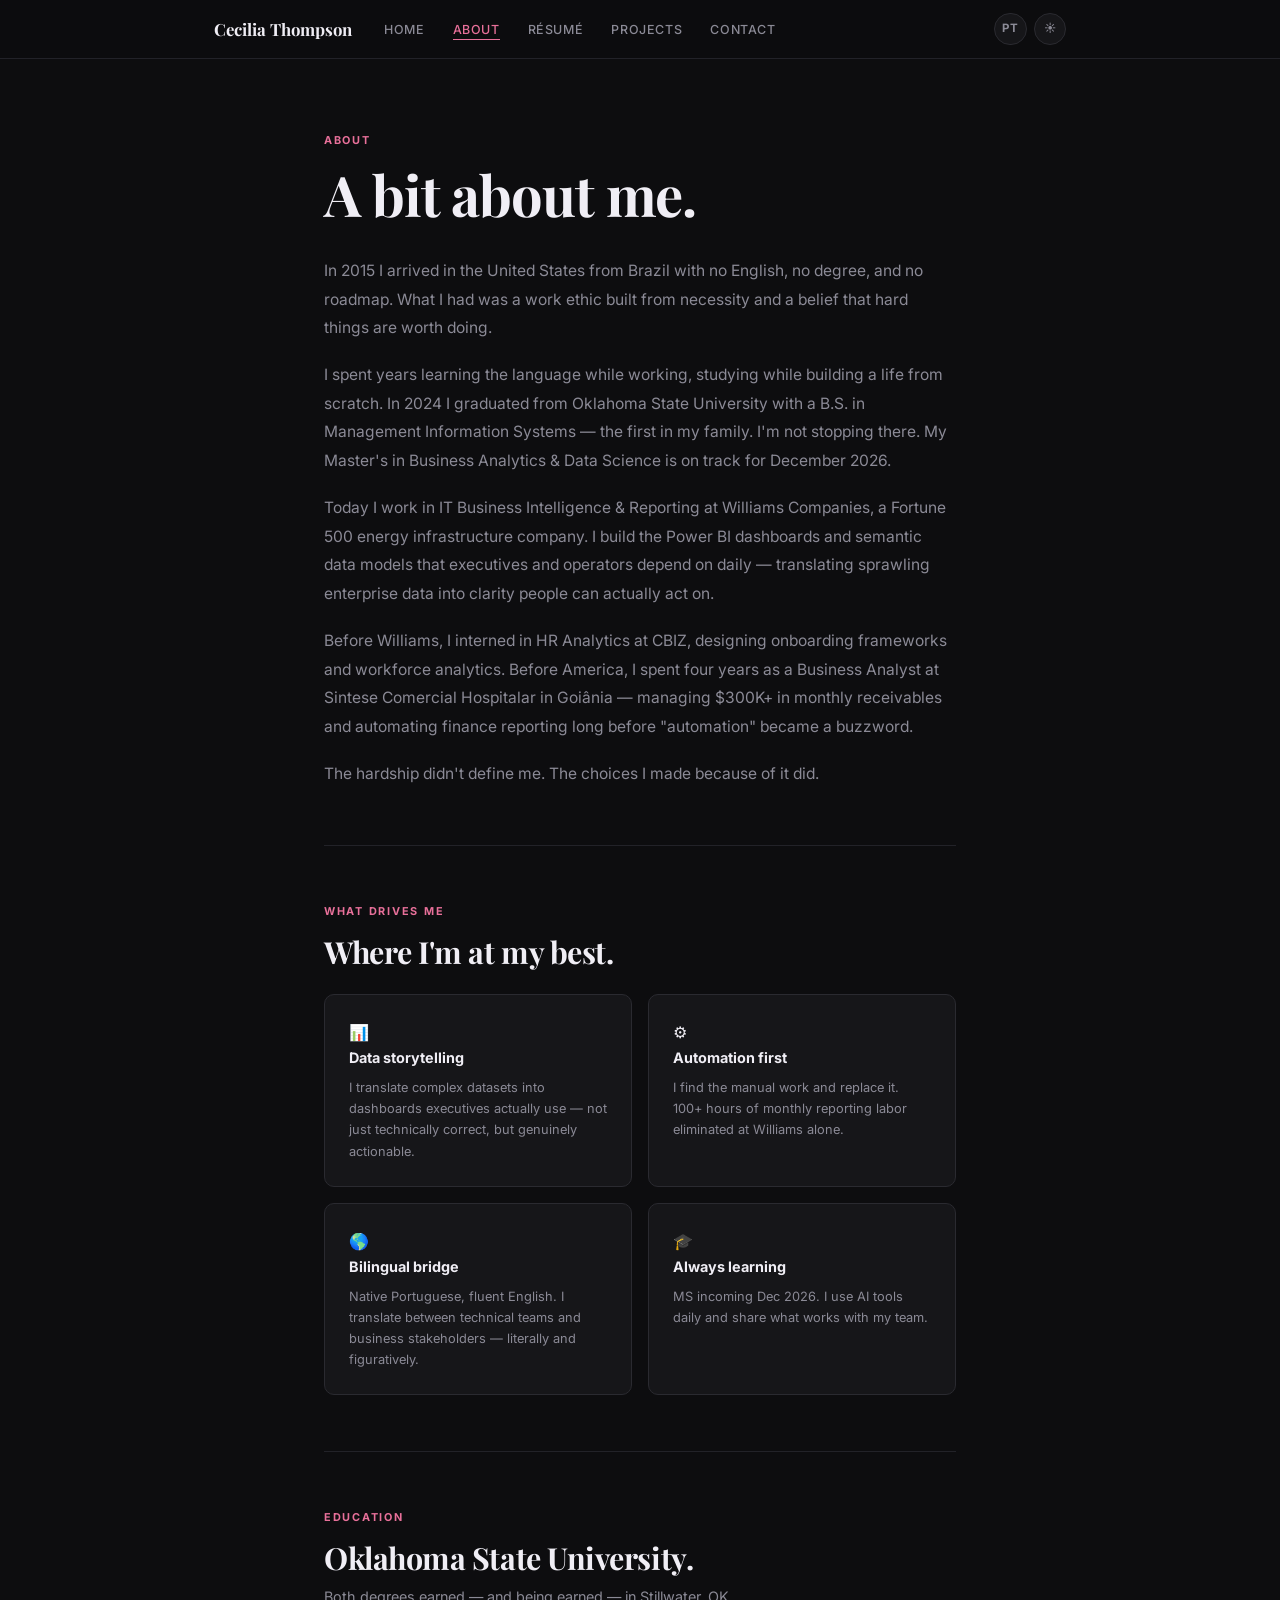
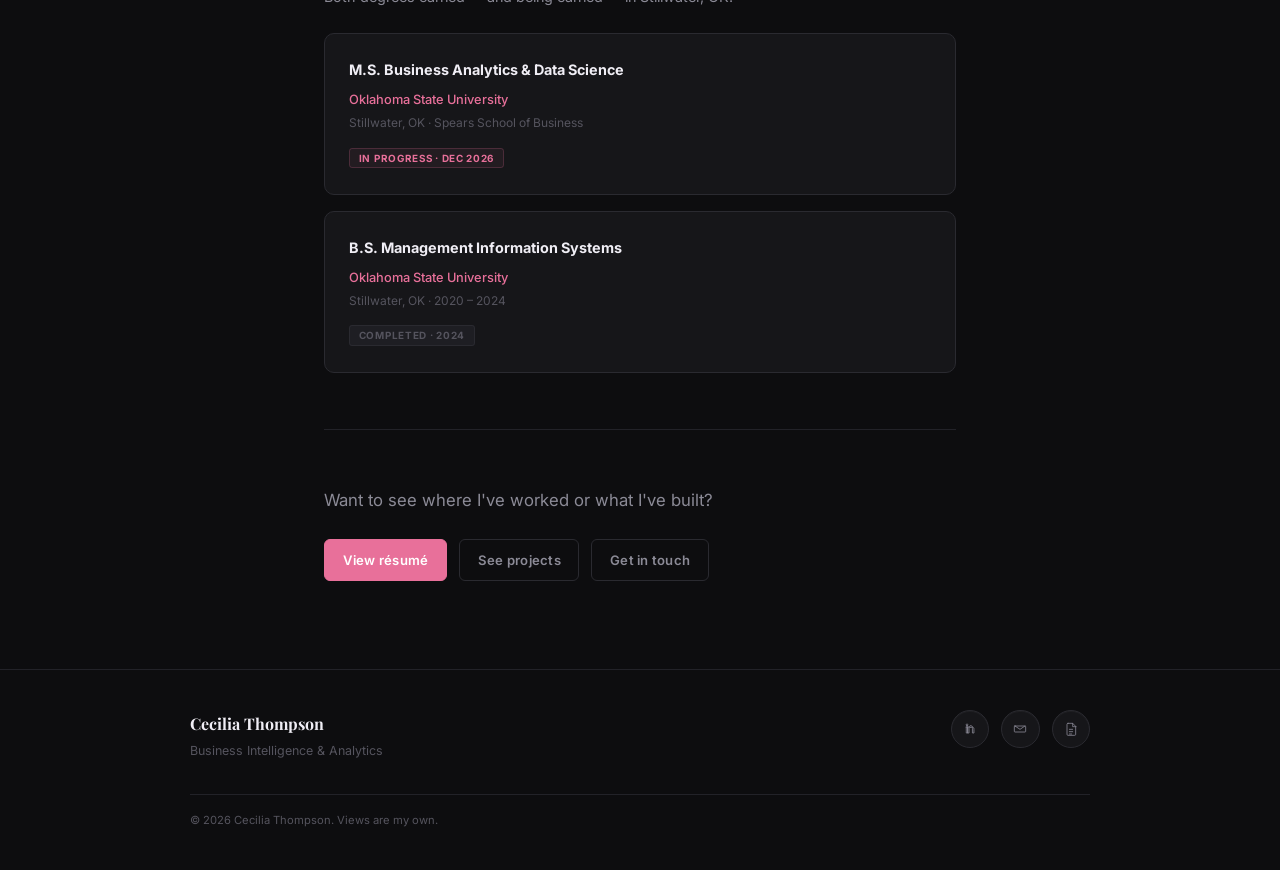
==== commit 6d27b7c2: "Stack education boxes vertically on about page Co-Authored-By: Claude Sonnet 4.6 <noreply@anthropic." ====
--- a/about.html
+++ b/about.html
@@ -82,7 +82,7 @@
       <span class="eyebrow" data-i18n="about.edu.eyebrow">Education</span>
       <h2 data-i18n="about.edu.title">Oklahoma State University.</h2>
       <p class="section__sub" data-i18n="about.edu.sub">Both degrees earned — and being earned — in Stillwater, OK.</p>
-      <div class="pillars" style="margin-top:1.5rem">
+      <div class="pillars" style="margin-top:1.5rem;grid-template-columns:1fr">
         <div class="pillar">
           <div class="pillar__title" data-i18n="about.edu.ms.deg">M.S. Business Analytics & Data Science</div>
           <div class="pillar__body" style="color:var(--accent);font-weight:500;margin-bottom:0.2rem" data-i18n="about.edu.ms.school">Oklahoma State University</div>
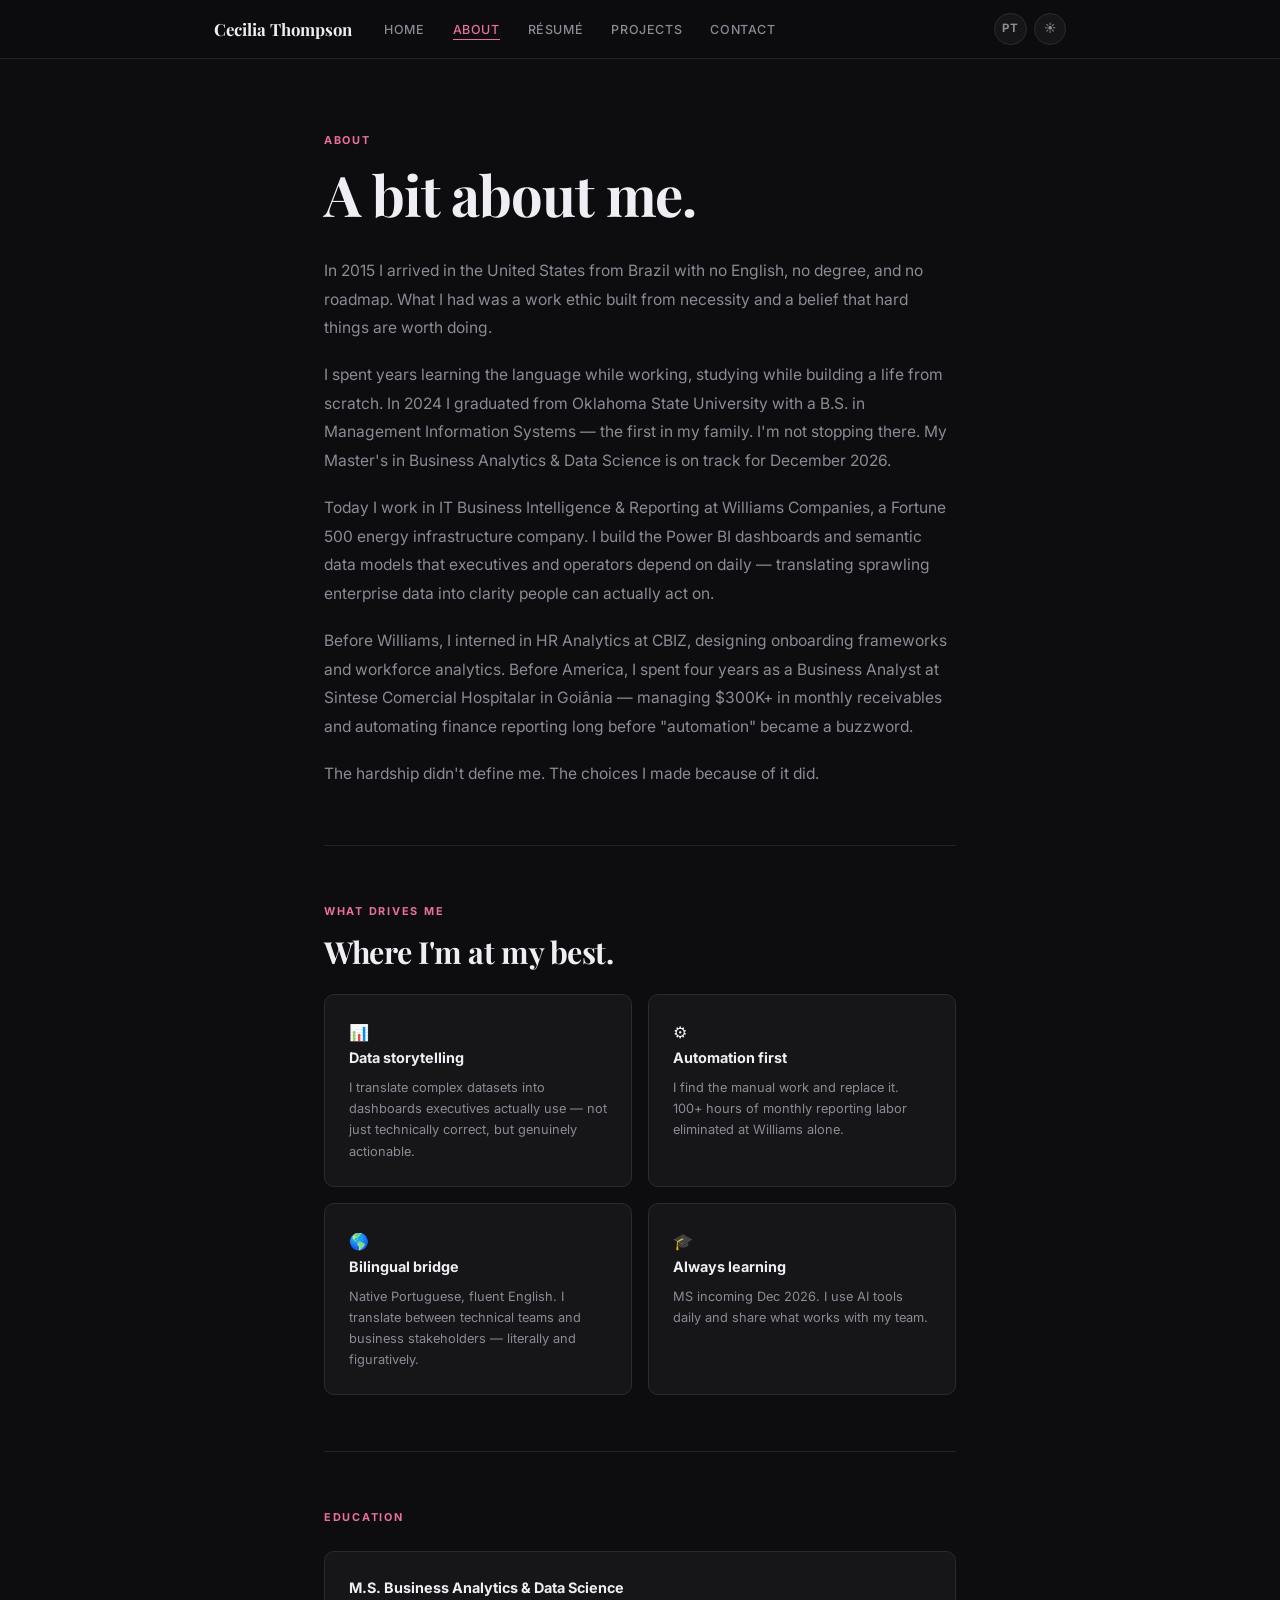
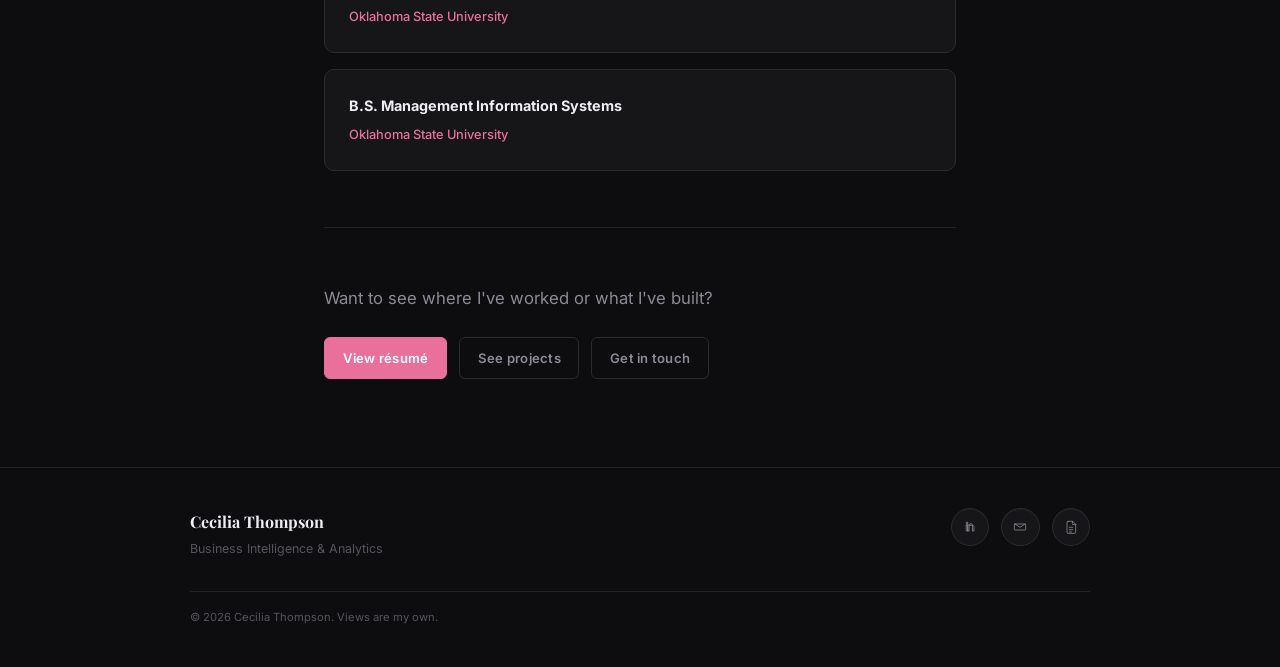
==== commit 46a4937d: "Simplify education on about page and update languages on resume - About: remove heading/subtitle, sh" ====
--- a/about.html
+++ b/about.html
@@ -80,20 +80,14 @@
 
     <section class="reveal">
       <span class="eyebrow" data-i18n="about.edu.eyebrow">Education</span>
-      <h2 data-i18n="about.edu.title">Oklahoma State University.</h2>
-      <p class="section__sub" data-i18n="about.edu.sub">Both degrees earned — and being earned — in Stillwater, OK.</p>
       <div class="pillars" style="margin-top:1.5rem;grid-template-columns:1fr">
         <div class="pillar">
           <div class="pillar__title" data-i18n="about.edu.ms.deg">M.S. Business Analytics & Data Science</div>
-          <div class="pillar__body" style="color:var(--accent);font-weight:500;margin-bottom:0.2rem" data-i18n="about.edu.ms.school">Oklahoma State University</div>
-          <div class="pillar__body" style="color:var(--text-faint);font-size:0.75rem;margin-bottom:0.6rem" data-i18n="about.edu.ms.meta">Stillwater, OK · Spears School of Business</div>
-          <span class="edu-status edu-status--active" data-i18n="about.edu.ms.status">In progress · Dec 2026</span>
+          <div class="pillar__body" style="color:var(--accent);font-weight:500" data-i18n="about.edu.ms.school">Oklahoma State University</div>
         </div>
         <div class="pillar">
           <div class="pillar__title" data-i18n="about.edu.bs.deg">B.S. Management Information Systems</div>
-          <div class="pillar__body" style="color:var(--accent);font-weight:500;margin-bottom:0.2rem" data-i18n="about.edu.bs.school">Oklahoma State University</div>
-          <div class="pillar__body" style="color:var(--text-faint);font-size:0.75rem;margin-bottom:0.6rem" data-i18n="about.edu.bs.meta">Stillwater, OK · 2020 – 2024</div>
-          <span class="edu-status edu-status--done" data-i18n="about.edu.bs.status">Completed · 2024</span>
+          <div class="pillar__body" style="color:var(--accent);font-weight:500" data-i18n="about.edu.bs.school">Oklahoma State University</div>
         </div>
       </div>
     </section>
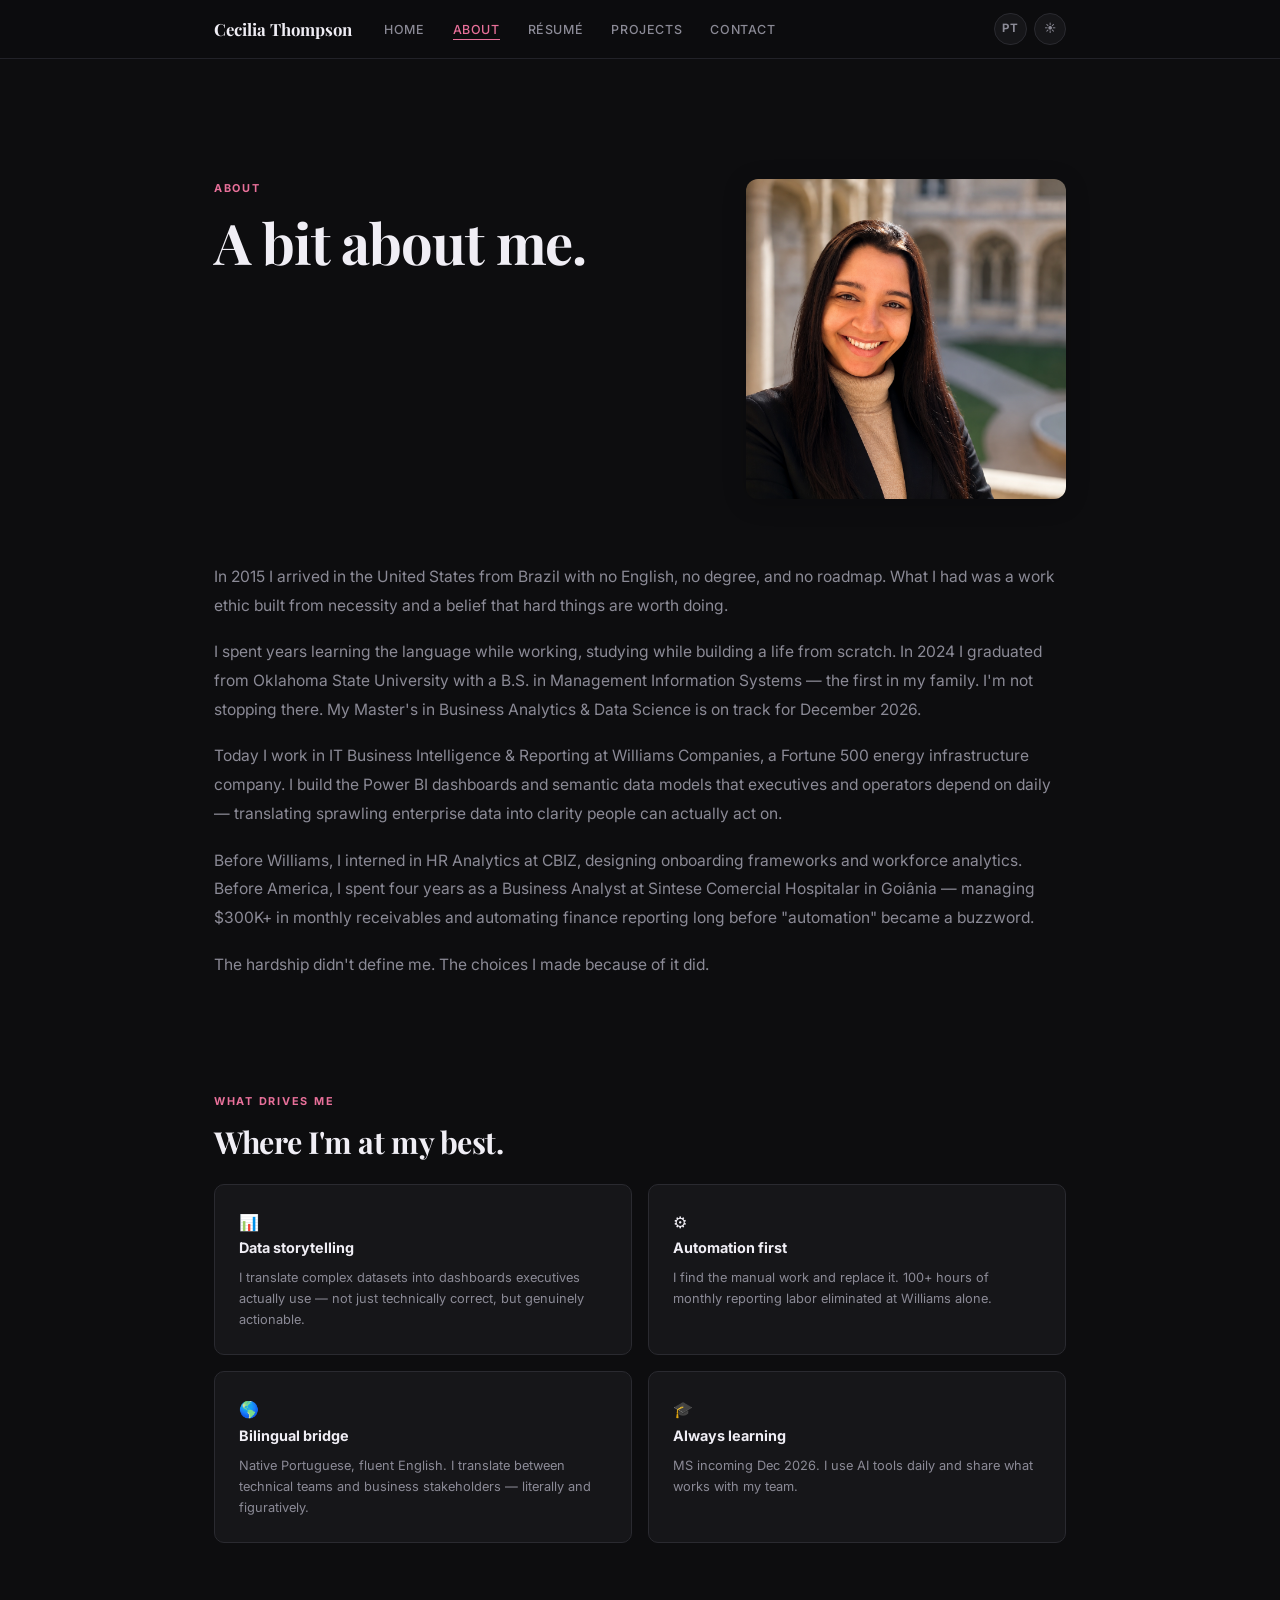
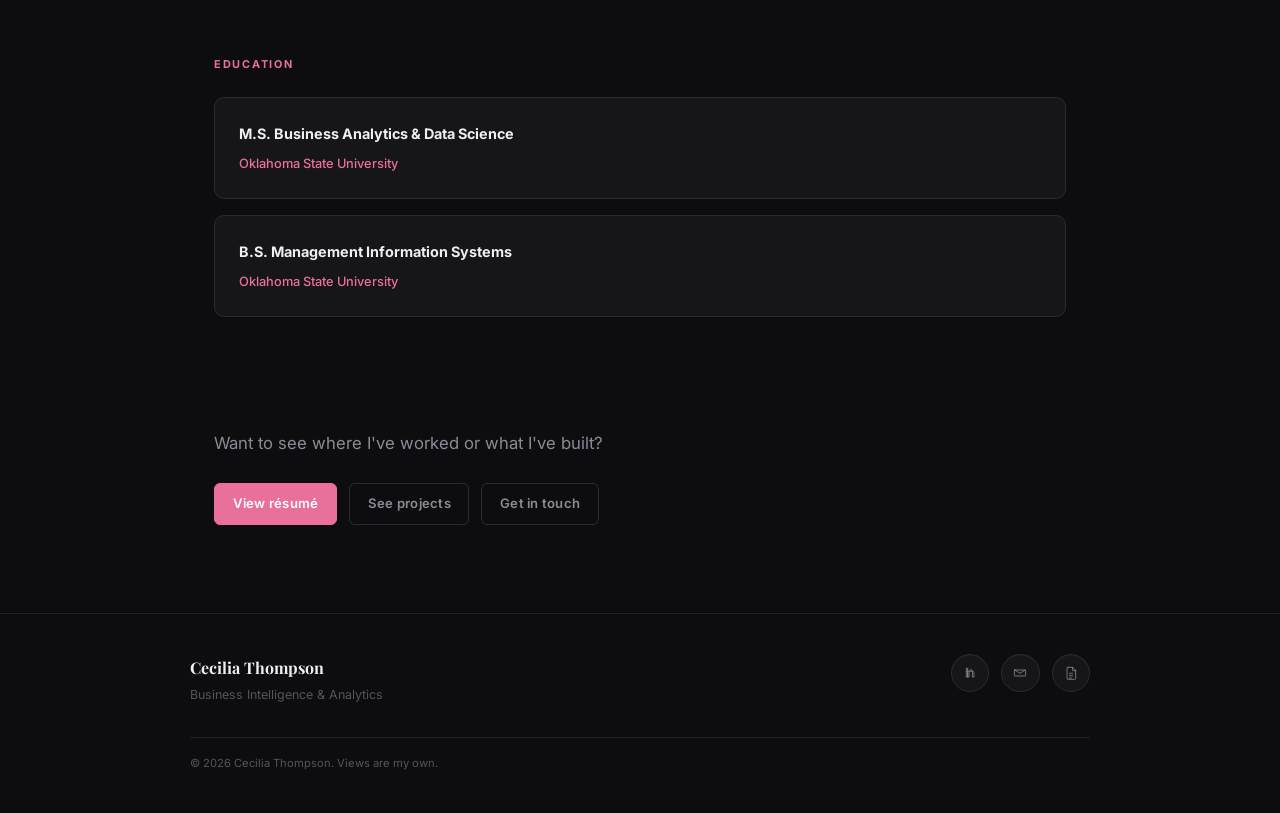
==== commit 2ea910f2: "Add profile photo to about page hero, matching home page layout Co-Authored-By: Claude Sonnet 4.6 <n" ====
--- a/about.html
+++ b/about.html
@@ -8,7 +8,7 @@
   <link rel="preconnect" href="https://fonts.googleapis.com" />
   <link rel="preconnect" href="https://fonts.gstatic.com" crossorigin />
   <link href="https://fonts.googleapis.com/css2?family=Inter:wght@400;500;600;700&family=Playfair+Display:ital,wght@0,700;1,700&display=swap" rel="stylesheet" />
-  <link rel="stylesheet" href="style.css" />
+  <link rel="stylesheet" href="style.css?v=6" />
 </head>
 <body>
 <a href="#main" class="skip-link">Skip to content</a>
@@ -34,10 +34,17 @@
 </nav>
 
 <main id="main">
-  <div class="page">
-
-    <span class="eyebrow" data-i18n="about.eyebrow">About</span>
-    <h1 data-i18n="about.title">A bit about me.</h1>
+  <div class="page page--wide">
+
+    <section class="hero hero--split" style="padding-top:3rem;padding-bottom:2rem">
+      <div class="hero__text">
+        <span class="eyebrow" data-i18n="about.eyebrow">About</span>
+        <h1 data-i18n="about.title">A bit about me.</h1>
+      </div>
+      <div class="hero__photo">
+        <img src="assets/profile.png" alt="Cecilia Thompson" />
+      </div>
+    </section>
 
     <div class="prose reveal" style="margin-top:2rem">
       <p data-i18n="about.p1">In 2015 I arrived in the United States from <strong>Brazil</strong> with no English, no degree, and no roadmap. What I had was a work ethic built from necessity and a belief that hard things are worth doing.</p>
--- a/style.css
+++ b/style.css
@@ -306,7 +306,6 @@
 /* ── DIVIDER ── */
 hr {
   border: none;
-  border-top: 1px solid var(--border-soft);
   margin: 3.5rem 0;
 }
 
@@ -743,6 +742,47 @@
 
 /* ── HERO (home) ── */
 .hero { padding: 5rem 0 2rem; }
+.hero--split {
+  display: flex;
+  align-items: flex-start;
+  gap: 3rem;
+}
+.hero__text {
+  flex: 1;
+  min-width: 0;
+}
+.hero__photo {
+  flex-shrink: 0;
+  width: 320px;
+  height: 320px;
+  border-radius: 12px;
+  overflow: hidden;
+  box-shadow: 0 4px 24px rgba(0,0,0,0.2);
+}
+.hero__photo img {
+  width: 320px;
+  height: 320px;
+  object-fit: cover;
+  display: block;
+  max-width: none;
+}
+@media (max-width: 680px) {
+  .hero--split {
+    flex-direction: column-reverse;
+    text-align: center;
+    gap: 2rem;
+  }
+  .hero__photo {
+    width: 200px;
+    height: 200px;
+    margin-inline: auto;
+  }
+  .hero__photo img {
+    width: 200px;
+    height: 200px;
+  }
+  .hero__actions { justify-content: center; }
+}
 .hero__eyebrow {
   display: flex;
   align-items: center;
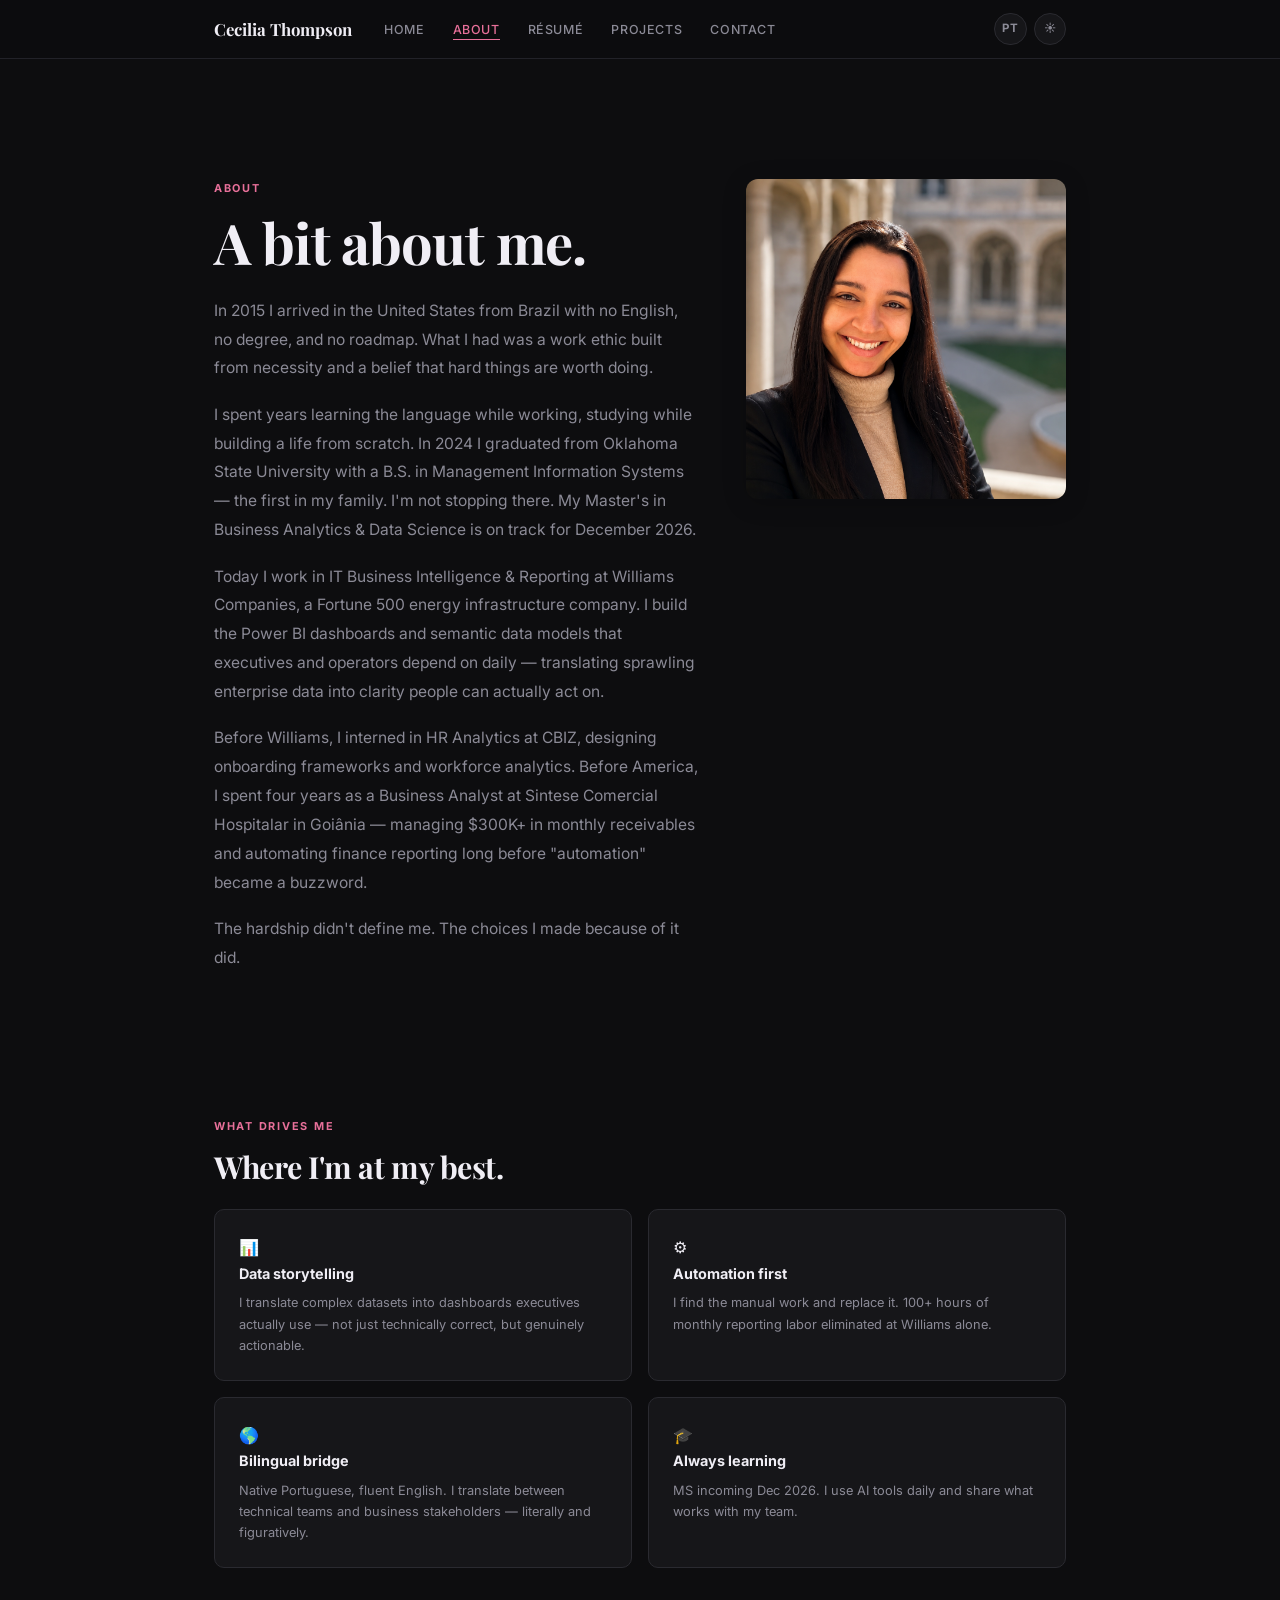
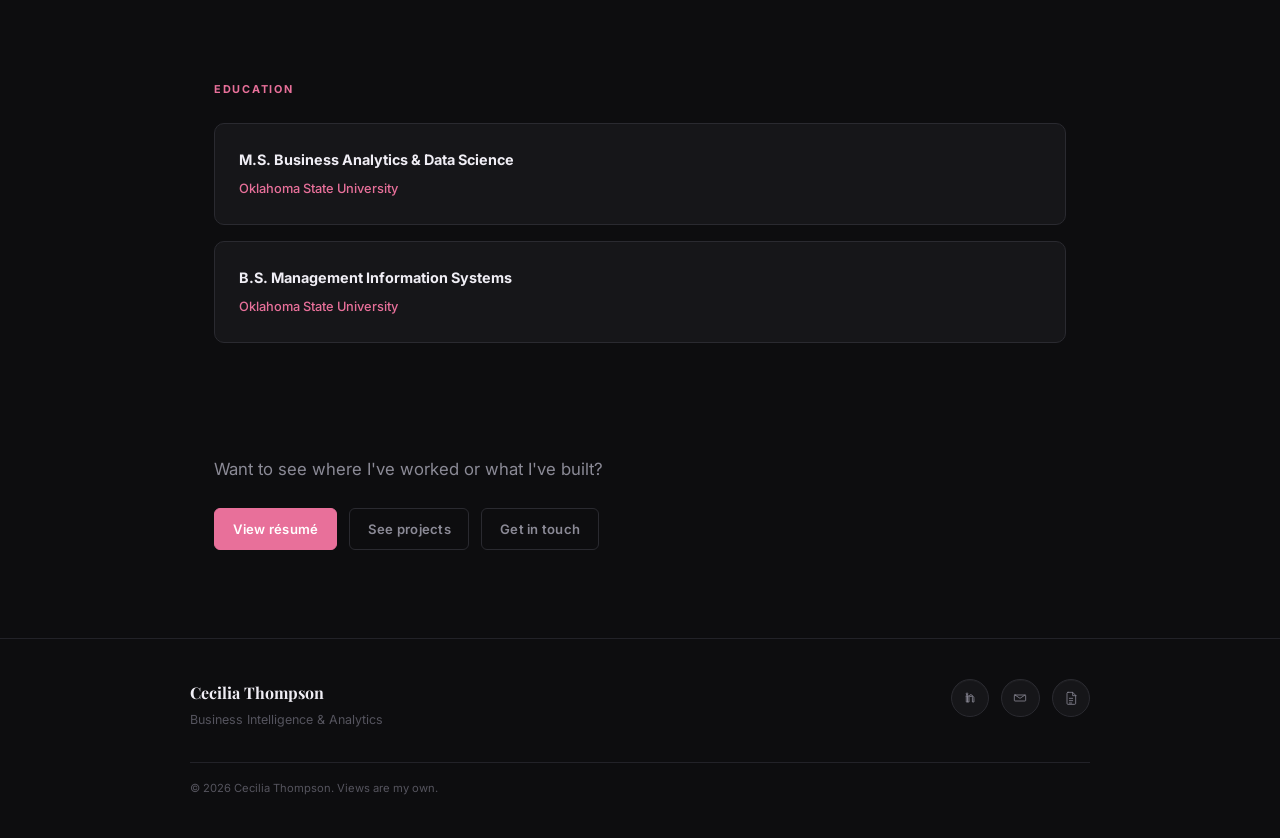
==== commit 11da2780: "Move about text under heading, next to photo Co-Authored-By: Claude Sonnet 4.6 <noreply@anthropic.co" ====
--- a/about.html
+++ b/about.html
@@ -40,19 +40,18 @@
       <div class="hero__text">
         <span class="eyebrow" data-i18n="about.eyebrow">About</span>
         <h1 data-i18n="about.title">A bit about me.</h1>
+        <div class="prose" style="margin-top:1.5rem">
+          <p data-i18n="about.p1">In 2015 I arrived in the United States from <strong>Brazil</strong> with no English, no degree, and no roadmap. What I had was a work ethic built from necessity and a belief that hard things are worth doing.</p>
+          <p data-i18n="about.p2">I spent years learning the language while working, studying while building a life from scratch. In 2024 I graduated from <strong>Oklahoma State University</strong> with a B.S. in Management Information Systems — the first in my family. I'm not stopping there. My Master's in Business Analytics & Data Science is on track for <strong>December 2026.</strong></p>
+          <p data-i18n="about.p3">Today I work in IT Business Intelligence & Reporting at <strong>Williams Companies</strong>, a Fortune 500 energy infrastructure company. I build the Power BI dashboards and semantic data models that executives and operators depend on daily — translating sprawling enterprise data into clarity people can actually act on.</p>
+          <p data-i18n="about.p4">Before Williams, I interned in HR Analytics at CBIZ, designing onboarding frameworks and workforce analytics. Before America, I spent four years as a Business Analyst at Sintese Comercial Hospitalar in Goiânia — managing $300K+ in monthly receivables and automating finance reporting long before "automation" became a buzzword.</p>
+          <p data-i18n="about.p5">The hardship didn't define me. <strong>The choices I made because of it did.</strong></p>
+        </div>
       </div>
       <div class="hero__photo">
         <img src="assets/profile.png" alt="Cecilia Thompson" />
       </div>
     </section>
-
-    <div class="prose reveal" style="margin-top:2rem">
-      <p data-i18n="about.p1">In 2015 I arrived in the United States from <strong>Brazil</strong> with no English, no degree, and no roadmap. What I had was a work ethic built from necessity and a belief that hard things are worth doing.</p>
-      <p data-i18n="about.p2">I spent years learning the language while working, studying while building a life from scratch. In 2024 I graduated from <strong>Oklahoma State University</strong> with a B.S. in Management Information Systems — the first in my family. I'm not stopping there. My Master's in Business Analytics & Data Science is on track for <strong>December 2026.</strong></p>
-      <p data-i18n="about.p3">Today I work in IT Business Intelligence & Reporting at <strong>Williams Companies</strong>, a Fortune 500 energy infrastructure company. I build the Power BI dashboards and semantic data models that executives and operators depend on daily — translating sprawling enterprise data into clarity people can actually act on.</p>
-      <p data-i18n="about.p4">Before Williams, I interned in HR Analytics at CBIZ, designing onboarding frameworks and workforce analytics. Before America, I spent four years as a Business Analyst at Sintese Comercial Hospitalar in Goiânia — managing $300K+ in monthly receivables and automating finance reporting long before "automation" became a buzzword.</p>
-      <p data-i18n="about.p5">The hardship didn't define me. <strong>The choices I made because of it did.</strong></p>
-    </div>
 
     <hr/>
 
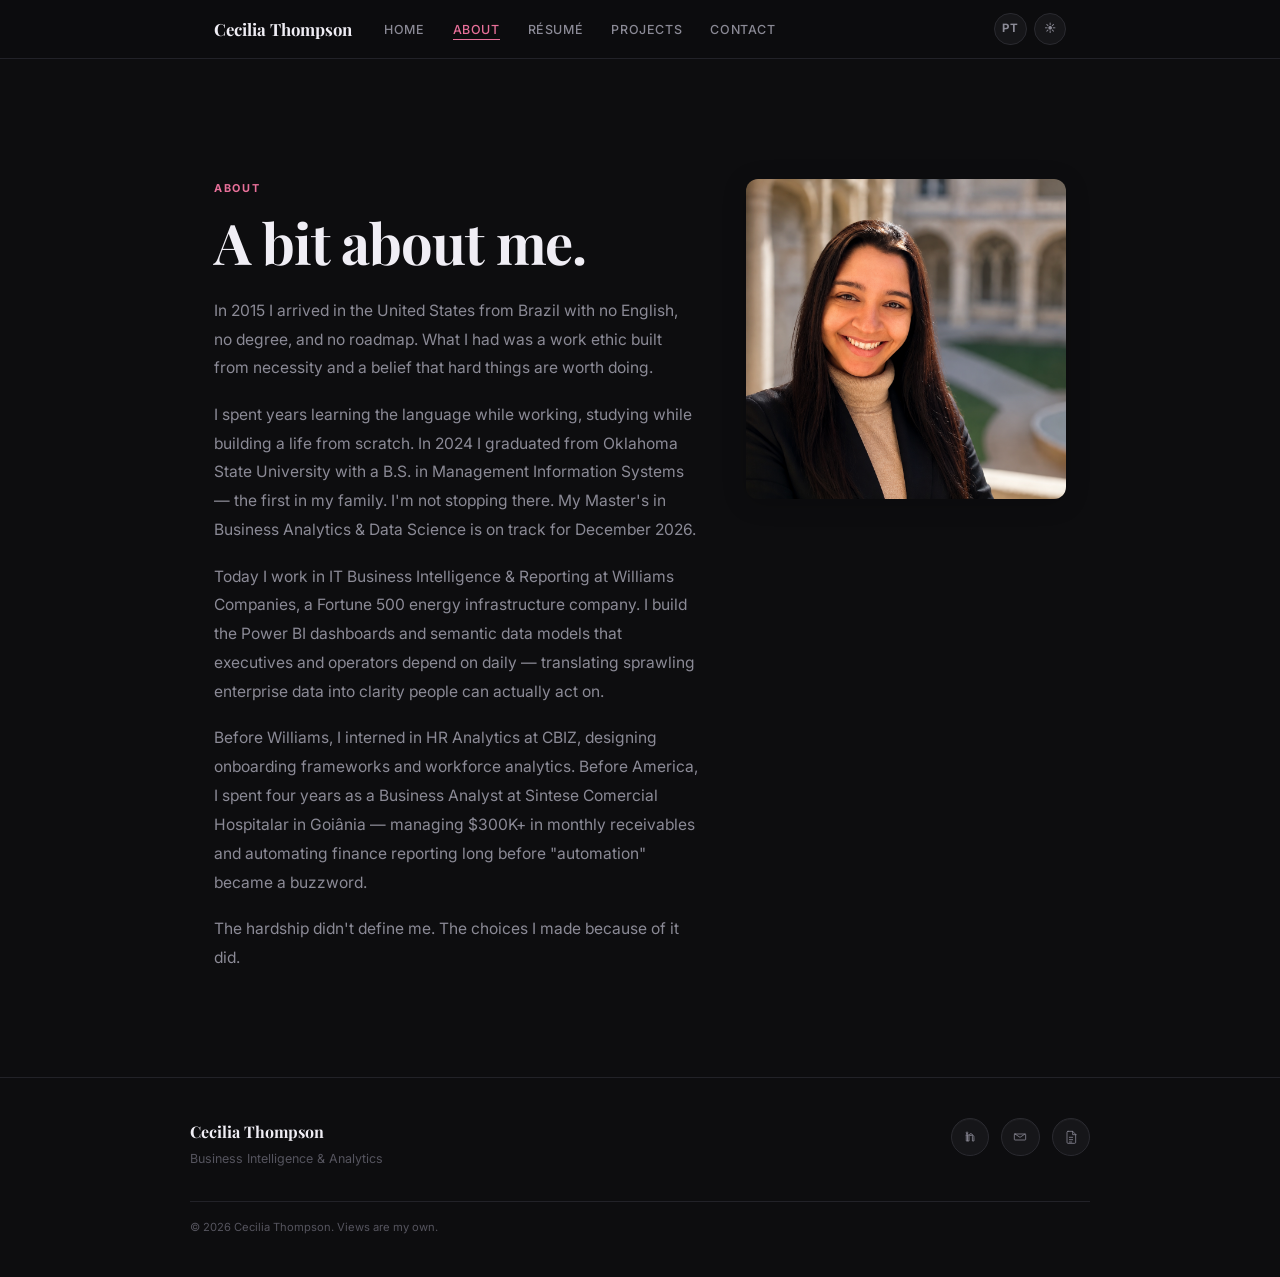
==== commit f3cd5310: "Move What drives me to home page, remove Education and CTA from about Co-Authored-By: Claude Sonnet " ====
--- a/about.html
+++ b/about.html
@@ -53,61 +53,6 @@
       </div>
     </section>
 
-    <hr/>
-
-    <section class="reveal">
-      <span class="eyebrow" data-i18n="about.drives.eyebrow">What drives me</span>
-      <h2 data-i18n="about.drives.title">Where I'm at my best.</h2>
-      <div class="pillars" style="margin-top:1.5rem">
-        <div class="pillar">
-          <div class="pillar__icon">📊</div>
-          <div class="pillar__title" data-i18n="about.pillar1.title">Data storytelling</div>
-          <div class="pillar__body" data-i18n="about.pillar1.body">I translate complex datasets into dashboards executives actually use — not just technically correct, but genuinely actionable.</div>
-        </div>
-        <div class="pillar">
-          <div class="pillar__icon">⚙️</div>
-          <div class="pillar__title" data-i18n="about.pillar2.title">Automation first</div>
-          <div class="pillar__body" data-i18n="about.pillar2.body">I find the manual work and replace it. 100+ hours of monthly reporting labor eliminated at Williams alone.</div>
-        </div>
-        <div class="pillar">
-          <div class="pillar__icon">🌎</div>
-          <div class="pillar__title" data-i18n="about.pillar3.title">Bilingual bridge</div>
-          <div class="pillar__body" data-i18n="about.pillar3.body">Native Portuguese, fluent English. I translate between technical teams and business stakeholders — literally and figuratively.</div>
-        </div>
-        <div class="pillar">
-          <div class="pillar__icon">🎓</div>
-          <div class="pillar__title" data-i18n="about.pillar4.title">Always learning</div>
-          <div class="pillar__body" data-i18n="about.pillar4.body">MS incoming Dec 2026. I use AI tools daily and share what works with my team.</div>
-        </div>
-      </div>
-    </section>
-
-    <hr/>
-
-    <section class="reveal">
-      <span class="eyebrow" data-i18n="about.edu.eyebrow">Education</span>
-      <div class="pillars" style="margin-top:1.5rem;grid-template-columns:1fr">
-        <div class="pillar">
-          <div class="pillar__title" data-i18n="about.edu.ms.deg">M.S. Business Analytics & Data Science</div>
-          <div class="pillar__body" style="color:var(--accent);font-weight:500" data-i18n="about.edu.ms.school">Oklahoma State University</div>
-        </div>
-        <div class="pillar">
-          <div class="pillar__title" data-i18n="about.edu.bs.deg">B.S. Management Information Systems</div>
-          <div class="pillar__body" style="color:var(--accent);font-weight:500" data-i18n="about.edu.bs.school">Oklahoma State University</div>
-        </div>
-      </div>
-    </section>
-
-    <hr/>
-
-    <section class="reveal" style="padding-bottom:1rem">
-      <p class="lead" data-i18n="about.cta.lead">Want to see where I've worked or what I've built?</p>
-      <div style="display:flex;gap:.75rem;margin-top:1.5rem;flex-wrap:wrap">
-        <a href="resume.html" class="btn btn--primary" data-i18n="about.cta.resume">View résumé</a>
-        <a href="projects.html" class="btn btn--ghost" data-i18n="about.cta.projects">See projects</a>
-        <a href="contact.html" class="btn btn--ghost" data-i18n="about.cta.contact">Get in touch</a>
-      </div>
-    </section>
 
   </div>
 </main>
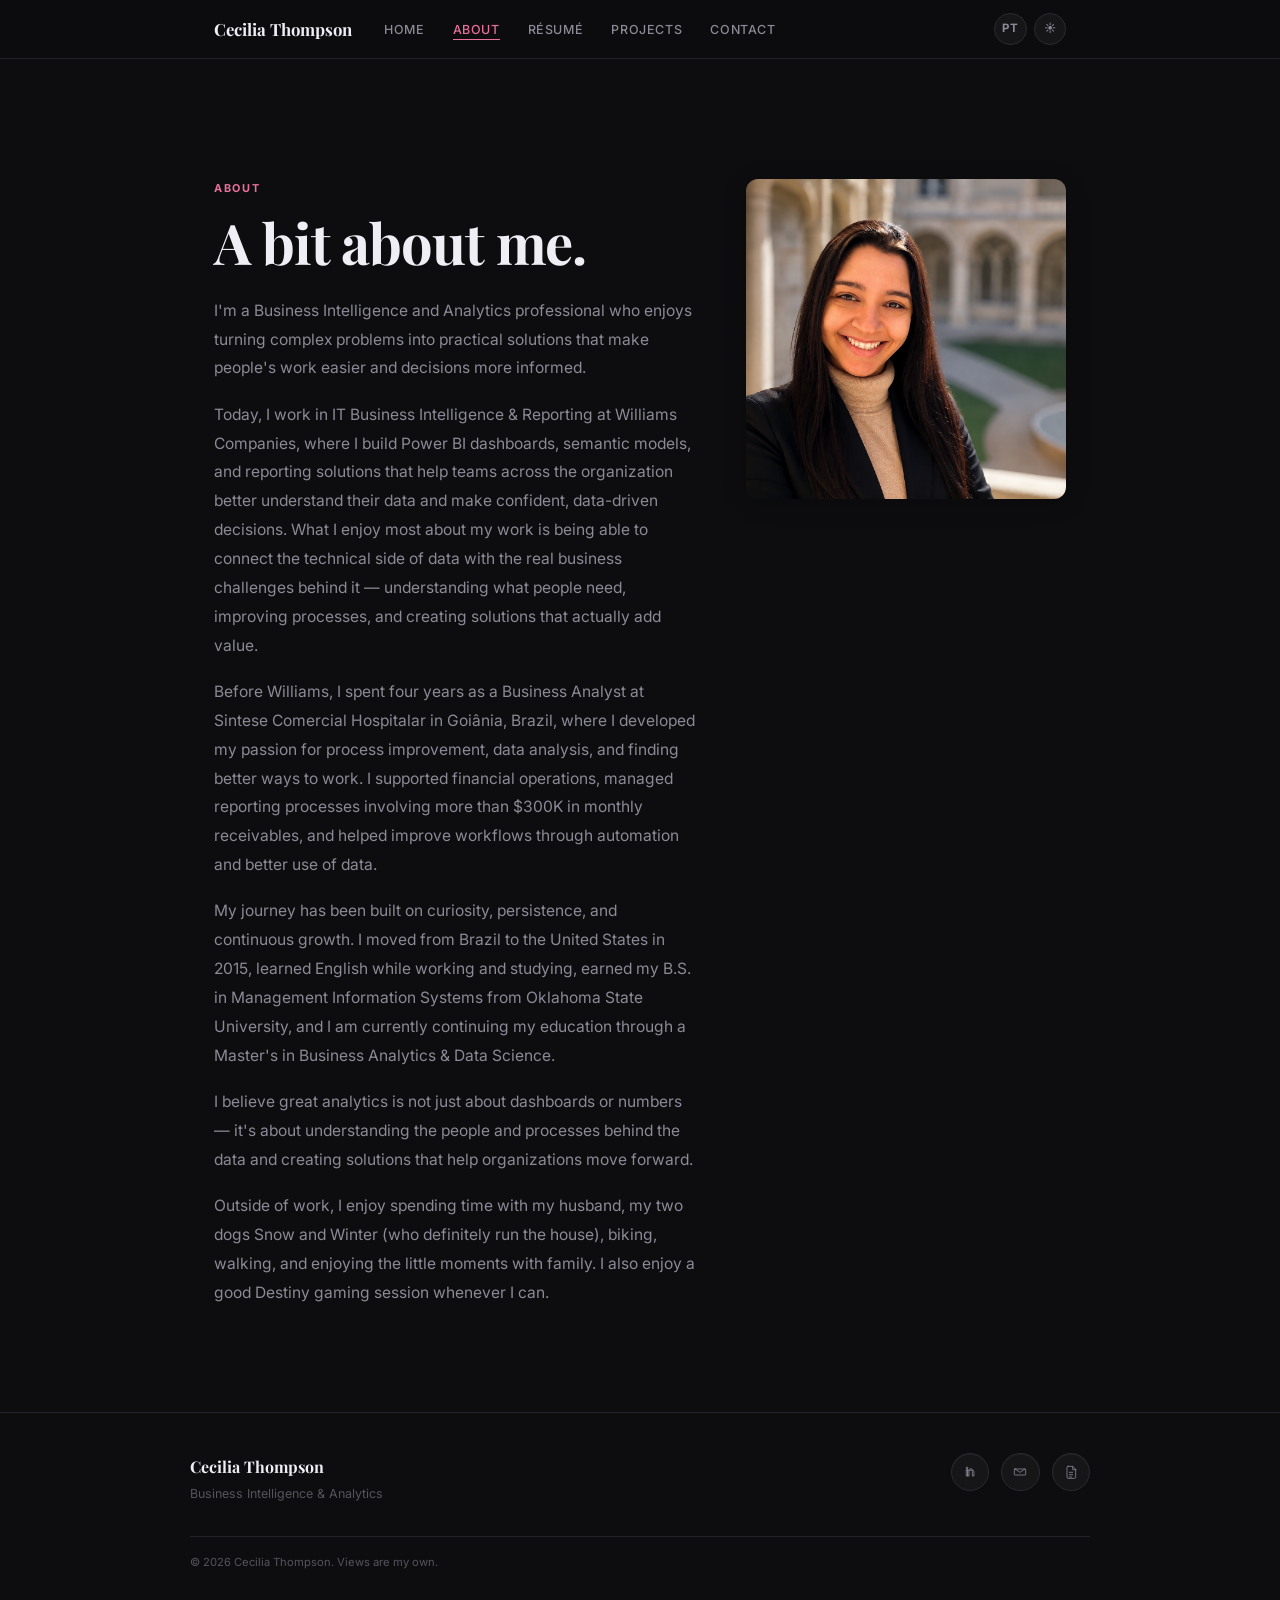
==== commit 6d99877f: "Rewrite about page text with new personal copy Co-Authored-By: Claude Sonnet 4.6 <noreply@anthropic." ====
--- a/about.html
+++ b/about.html
@@ -41,11 +41,12 @@
         <span class="eyebrow" data-i18n="about.eyebrow">About</span>
         <h1 data-i18n="about.title">A bit about me.</h1>
         <div class="prose" style="margin-top:1.5rem">
-          <p data-i18n="about.p1">In 2015 I arrived in the United States from <strong>Brazil</strong> with no English, no degree, and no roadmap. What I had was a work ethic built from necessity and a belief that hard things are worth doing.</p>
-          <p data-i18n="about.p2">I spent years learning the language while working, studying while building a life from scratch. In 2024 I graduated from <strong>Oklahoma State University</strong> with a B.S. in Management Information Systems — the first in my family. I'm not stopping there. My Master's in Business Analytics & Data Science is on track for <strong>December 2026.</strong></p>
-          <p data-i18n="about.p3">Today I work in IT Business Intelligence & Reporting at <strong>Williams Companies</strong>, a Fortune 500 energy infrastructure company. I build the Power BI dashboards and semantic data models that executives and operators depend on daily — translating sprawling enterprise data into clarity people can actually act on.</p>
-          <p data-i18n="about.p4">Before Williams, I interned in HR Analytics at CBIZ, designing onboarding frameworks and workforce analytics. Before America, I spent four years as a Business Analyst at Sintese Comercial Hospitalar in Goiânia — managing $300K+ in monthly receivables and automating finance reporting long before "automation" became a buzzword.</p>
-          <p data-i18n="about.p5">The hardship didn't define me. <strong>The choices I made because of it did.</strong></p>
+          <p data-i18n="about.p1">I'm a Business Intelligence and Analytics professional who enjoys turning complex problems into practical solutions that make people's work easier and decisions more informed.</p>
+          <p data-i18n="about.p2">Today, I work in IT Business Intelligence & Reporting at Williams Companies, where I build Power BI dashboards, semantic models, and reporting solutions that help teams across the organization better understand their data and make confident, data-driven decisions. What I enjoy most about my work is being able to connect the technical side of data with the real business challenges behind it — understanding what people need, improving processes, and creating solutions that actually add value.</p>
+          <p data-i18n="about.p3">Before Williams, I spent four years as a Business Analyst at Sintese Comercial Hospitalar in Goiânia, Brazil, where I developed my passion for process improvement, data analysis, and finding better ways to work. I supported financial operations, managed reporting processes involving more than $300K in monthly receivables, and helped improve workflows through automation and better use of data.</p>
+          <p data-i18n="about.p4">My journey has been built on curiosity, persistence, and continuous growth. I moved from Brazil to the United States in 2015, learned English while working and studying, earned my B.S. in Management Information Systems from Oklahoma State University, and I am currently continuing my education through a Master's in Business Analytics & Data Science.</p>
+          <p data-i18n="about.p5">I believe great analytics is not just about dashboards or numbers — it's about understanding the people and processes behind the data and creating solutions that help organizations move forward.</p>
+          <p data-i18n="about.p6">Outside of work, I enjoy spending time with my husband, my two dogs Snow and Winter (who definitely run the house), biking, walking, and enjoying the little moments with family. I also enjoy a good Destiny gaming session whenever I can.</p>
         </div>
       </div>
       <div class="hero__photo">
@@ -101,11 +102,12 @@
     'nav.contact': 'Contact',
     'about.eyebrow': 'About',
     'about.title': 'A bit about me.',
-    'about.p1': 'In 2015 I arrived in the United States from Brazil with no English, no degree, and no roadmap. What I had was a work ethic built from necessity and a belief that hard things are worth doing.',
-    'about.p2': 'I spent years learning the language while working, studying while building a life from scratch. In 2024 I graduated from Oklahoma State University with a B.S. in Management Information Systems — the first in my family. I\'m not stopping there. My Master\'s in Business Analytics & Data Science is on track for December 2026.',
-    'about.p3': 'Today I work in IT Business Intelligence & Reporting at Williams Companies, a Fortune 500 energy infrastructure company. I build the Power BI dashboards and semantic data models that executives and operators depend on daily — translating sprawling enterprise data into clarity people can actually act on.',
-    'about.p4': 'Before Williams, I interned in HR Analytics at CBIZ, designing onboarding frameworks and workforce analytics. Before America, I spent four years as a Business Analyst at Sintese Comercial Hospitalar in Goiânia — managing $300K+ in monthly receivables and automating finance reporting long before "automation" became a buzzword.',
-    'about.p5': 'The hardship didn\'t define me. The choices I made because of it did.',
+    'about.p1': 'I\'m a Business Intelligence and Analytics professional who enjoys turning complex problems into practical solutions that make people\'s work easier and decisions more informed.',
+    'about.p2': 'Today, I work in IT Business Intelligence & Reporting at Williams Companies, where I build Power BI dashboards, semantic models, and reporting solutions that help teams across the organization better understand their data and make confident, data-driven decisions. What I enjoy most about my work is being able to connect the technical side of data with the real business challenges behind it — understanding what people need, improving processes, and creating solutions that actually add value.',
+    'about.p3': 'Before Williams, I spent four years as a Business Analyst at Sintese Comercial Hospitalar in Goiânia, Brazil, where I developed my passion for process improvement, data analysis, and finding better ways to work. I supported financial operations, managed reporting processes involving more than $300K in monthly receivables, and helped improve workflows through automation and better use of data.',
+    'about.p4': 'My journey has been built on curiosity, persistence, and continuous growth. I moved from Brazil to the United States in 2015, learned English while working and studying, earned my B.S. in Management Information Systems from Oklahoma State University, and I am currently continuing my education through a Master\'s in Business Analytics & Data Science.',
+    'about.p5': 'I believe great analytics is not just about dashboards or numbers — it\'s about understanding the people and processes behind the data and creating solutions that help organizations move forward.',
+    'about.p6': 'Outside of work, I enjoy spending time with my husband, my two dogs Snow and Winter (who definitely run the house), biking, walking, and enjoying the little moments with family. I also enjoy a good Destiny gaming session whenever I can.',
     'about.drives.eyebrow': 'What drives me',
     'about.drives.title': 'Where I\'m at my best.',
     'about.pillar1.title': 'Data storytelling',
@@ -143,11 +145,12 @@
     'nav.contact': 'Contato',
     'about.eyebrow': 'Sobre',
     'about.title': 'Um pouco sobre mim.',
-    'about.p1': 'Em 2015, cheguei aos Estados Unidos vinda do Brasil, sem falar inglês, sem diploma e sem roteiro. O que eu tinha era uma ética de trabalho construída pela necessidade e a crença de que coisas difíceis valem a pena.',
-    'about.p2': 'Passei anos aprendendo o idioma enquanto trabalhava, estudando enquanto construía uma vida do zero. Em 2024, me formei na Oklahoma State University com bacharelado em Sistemas de Informação Gerencial — a primeira da minha família. E não vou parar por aí. Meu mestrado em Business Analytics & Data Science está previsto para dezembro de 2026.',
-    'about.p3': 'Hoje trabalho em Business Intelligence & Reporting de TI na Williams Companies, uma empresa Fortune 500 de infraestrutura energética. Construo os dashboards em Power BI e modelos semânticos de dados que executivos e operadores usam diariamente — traduzindo dados empresariais complexos em clareza que as pessoas podem realmente usar.',
-    'about.p4': 'Antes da Williams, fiz estágio em HR Analytics na CBIZ, projetando frameworks de onboarding e analytics de força de trabalho. Antes dos EUA, passei quatro anos como Analista de Negócios na Síntese Comercial Hospitalar em Goiânia — gerenciando mais de R$1,5M em recebíveis mensais e automatizando relatórios financeiros muito antes de "automação" virar tendência.',
-    'about.p5': 'As dificuldades não me definiram. As escolhas que fiz por causa delas, sim.',
+    'about.p1': 'Sou uma profissional de Business Intelligence e Analytics que gosta de transformar problemas complexos em soluções práticas que facilitam o trabalho das pessoas e tornam as decisões mais informadas.',
+    'about.p2': 'Hoje, trabalho em IT Business Intelligence & Reporting na Williams Companies, onde construo dashboards em Power BI, modelos semânticos e soluções de relatórios que ajudam equipes de toda a organização a entender melhor seus dados e tomar decisões confiantes baseadas em dados. O que mais gosto no meu trabalho é poder conectar o lado técnico dos dados com os desafios reais de negócio — entender o que as pessoas precisam, melhorar processos e criar soluções que realmente agregam valor.',
+    'about.p3': 'Antes da Williams, passei quatro anos como Analista de Negócios na Síntese Comercial Hospitalar em Goiânia, Brasil, onde desenvolvi minha paixão por melhoria de processos, análise de dados e encontrar melhores formas de trabalhar. Apoiei operações financeiras, gerenciei processos de relatórios envolvendo mais de R$1,5M em recebíveis mensais e ajudei a melhorar fluxos de trabalho através de automação e melhor uso dos dados.',
+    'about.p4': 'Minha trajetória foi construída com curiosidade, persistência e crescimento contínuo. Mudei do Brasil para os Estados Unidos em 2015, aprendi inglês enquanto trabalhava e estudava, conquistei meu bacharelado em Sistemas de Informação Gerencial na Oklahoma State University, e atualmente continuo minha formação através de um mestrado em Business Analytics & Data Science.',
+    'about.p5': 'Acredito que uma boa análise de dados não se resume a dashboards ou números — trata-se de entender as pessoas e processos por trás dos dados e criar soluções que ajudem as organizações a avançar.',
+    'about.p6': 'Fora do trabalho, gosto de passar tempo com meu marido, meus dois cachorros Snow e Winter (que definitivamente mandam na casa), andar de bicicleta, caminhar e aproveitar os pequenos momentos com a família. Também gosto de uma boa sessão de Destiny sempre que posso.',
     'about.drives.eyebrow': 'O que me motiva',
     'about.drives.title': 'Onde sou melhor.',
     'about.pillar1.title': 'Narrativa com dados',
